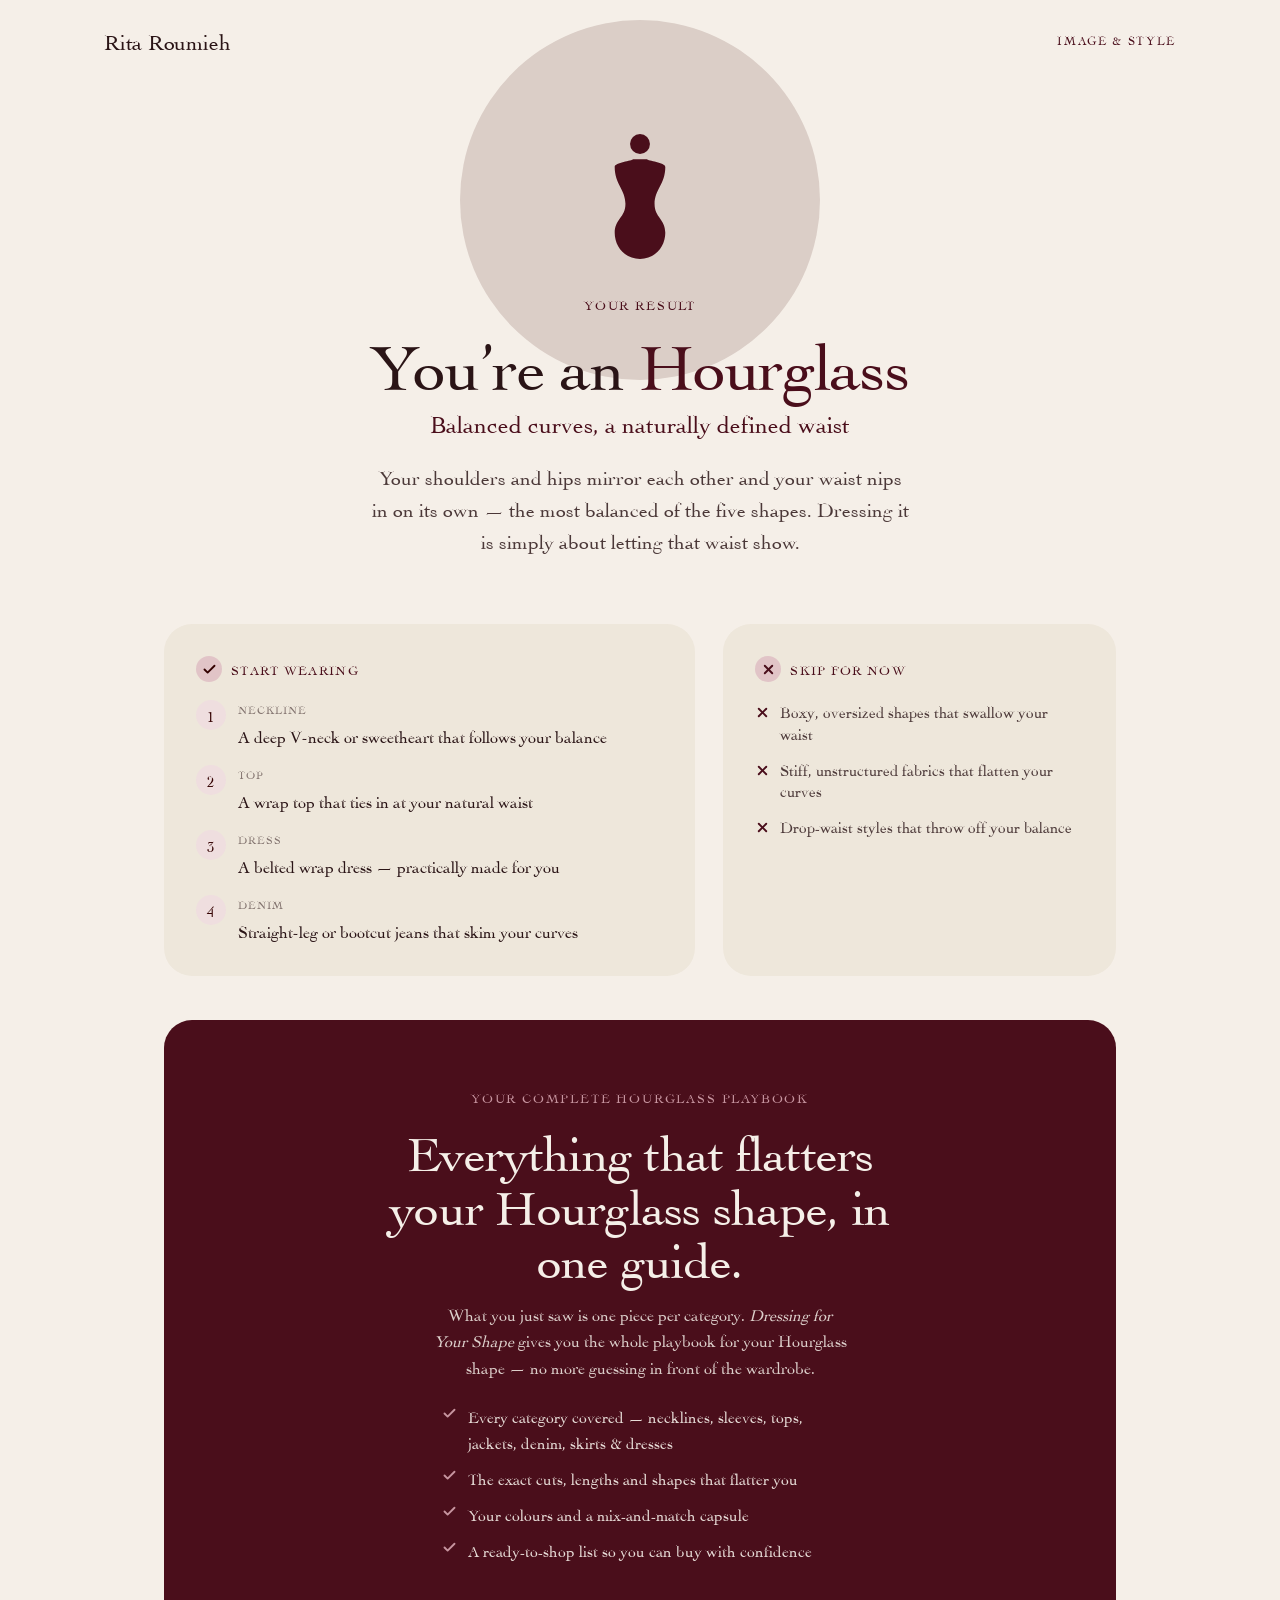
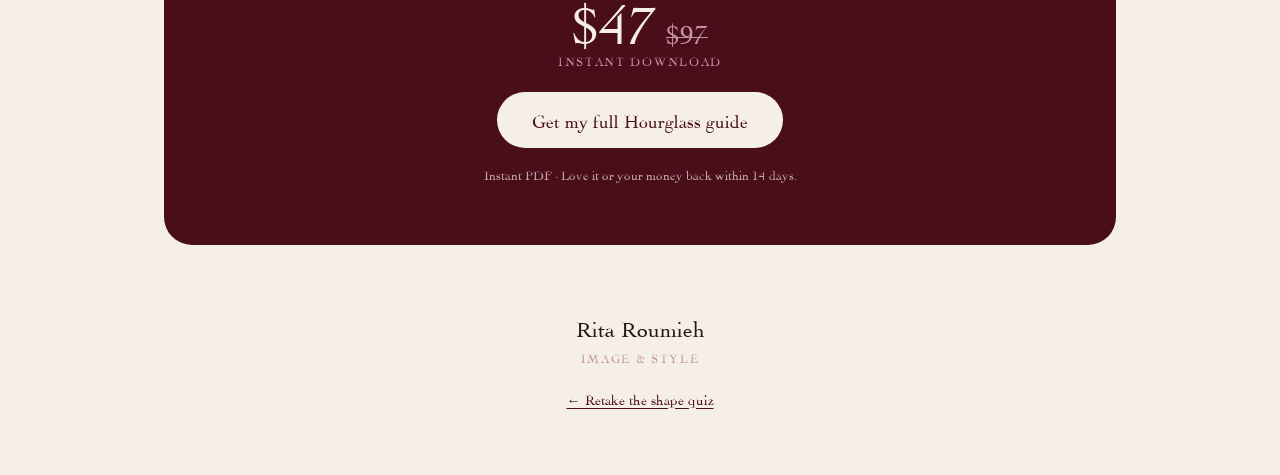
==== hourglass.html @ d472c628 "Split into landing + per-shape result pages with real fonts and tracking - Result now lives on its o" ====
<!DOCTYPE html>
<html lang="en">
<head>
<meta charset="utf-8">
<meta name="viewport" content="width=device-width, initial-scale=1">
<title>You're a Hourglass — Dressing for Your Shape</title>
<meta name="description" content="Your Hourglass body-shape styling guide from Rita Roumieh — what to wear, what to skip, and the full playbook.">
<link rel="preload" href="fonts/cochin.woff2" as="font" type="font/woff2" crossorigin>
<link rel="stylesheet" href="assets/app.css">
<!-- Integrations (fill ids in assets/config.js). Loaded early so tags fire on every page. -->
<script src="assets/config.js"></script>
<script src="assets/analytics.js"></script>
</head>
<body data-shape="hourglass">
  <nav class="nav">
    <span class="nav-brand"><a href="index.html">Rita Roumieh</a></span>
    <span class="nav-sub">Image &amp; Style</span>
  </nav>
  <main id="result-root"></main>
  <script src="assets/shapes-data.js"></script>
  <script src="assets/result.js"></script>
</body>
</html>
---- assets/app.css ----
/* ═══════════════════════════════════════════════════════════════════════
   Rita Roumieh — Dressing for Your Shape · shared styles
   Real brand fonts (Cochin + Bickham Script Pro), subset to woff2.
   ═══════════════════════════════════════════════════════════════════════ */
@font-face { font-family: "Cochin"; src: url("../fonts/cochin.woff2") format("woff2"); font-weight: 400 700; font-display: swap; }
@font-face { font-family: "Bickham Script Pro"; src: url("../fonts/bickham.woff2") format("woff2"); font-weight: 400 700; font-display: swap; }

:root {
  --color-surface: #ebddc5;
  --color-divider: color-mix(in srgb, #201e1d 16%, transparent);
  --color-neutral-100: #f9f4ed;
  --color-neutral-200: #eee7db;
  --color-neutral-300: #dcd3c4;
  --color-neutral-900: #2e2b25;
  --radius-md: 16px;
  --radius-lg: 28px;
  --shadow-lg: 0 12px 32px color-mix(in srgb, #2e2b25 22%, transparent);

  /* brand — light cocoa ground, burgundy accent */
  --color-bg: #F5EFE8;
  --color-text: #2A1416;
  --color-accent: #4A0E1B;
  --color-accent-100: #EFDEDF;
  --color-accent-200: #E1C4C7;
  --color-accent-300: #C795A0;
  --color-accent-600: #3D0B16;
  --color-accent-700: #330000;
  --color-accent-900: #1E0004;
  --color-accent-2-200: #DBCEC7;
  --color-accent-2-700: #513A33;

  --font-heading: "Cochin", Georgia, "Times New Roman", serif;
  --font-body: "Cochin", Georgia, "Times New Roman", serif;
  --font-script: "Bickham Script Pro", "Snell Roundhand", cursive;
}

*, *::before, *::after { box-sizing: border-box; }
html { scroll-behavior: smooth; }
body {
  margin: 0; background: var(--color-bg); color: var(--color-text);
  font-family: var(--font-body); font-size: 18px; line-height: 1.62;
  overflow-x: clip; min-height: 100vh; -webkit-font-smoothing: antialiased;
}
img { display: block; max-width: 100%; }
figure { margin: 0; }
.display-line { display: block; }
::placeholder { color: color-mix(in srgb, var(--color-text) 42%, transparent); }
:focus { outline: none; }
:focus-visible { outline: 2px solid var(--color-accent); outline-offset: 2px; }
::selection { background: color-mix(in srgb, var(--color-accent) 24%, transparent); }
[hidden] { display: none !important; }
.script { font-family: var(--font-script); }

/* ── layout helpers ── */
.wrap { max-width: 1080px; margin: 0 auto; padding-inline: clamp(20px, 5vw, 72px); }
.nav {
  display: flex; align-items: center; justify-content: space-between; gap: 16px;
  max-width: 1200px; margin: 0 auto; padding: 22px clamp(20px, 5vw, 72px);
}
.nav-brand { font-family: var(--font-heading); font-size: 22px; letter-spacing: -0.01em; }
.nav-brand a { color: inherit; text-decoration: none; }
.nav-sub { font-size: 12px; letter-spacing: 0.14em; text-transform: uppercase; color: var(--color-accent); }
.kicker { display: block; font-size: 13px; letter-spacing: 0.12em; text-transform: uppercase; font-weight: 700; color: var(--color-accent); }

/* ── buttons ── */
.btn {
  display: inline-flex; align-items: center; justify-content: center; gap: 6px;
  cursor: pointer; text-decoration: none;
  font-family: var(--font-heading); font-weight: 400;
  font-size: 17px; line-height: 1.2; color: var(--color-text);
  background: transparent; border: 1px solid transparent;
  padding: 15px 34px; border-radius: 999px;
}
.btn svg { display: block; }
.btn-primary { background: var(--color-accent); color: var(--color-bg); }
.btn-primary:hover { background: var(--color-accent-600); }
.btn-primary:active { background: var(--color-accent-700); }
.btn-secondary { border-color: var(--color-divider); padding: 12px 24px; }
.btn-secondary:hover { background: color-mix(in srgb, var(--color-text) 7%, transparent); }
.btn-icon { width: 34px; height: 34px; padding: 0; }
.btn-block { width: 100%; }

/* ── forms ── */
.field > label { display: block; font-size: 12px; margin-bottom: 5px; color: color-mix(in srgb, var(--color-text) 70%, transparent); }
.input {
  width: 100%; min-height: 36px; padding: 11px 16px; font: inherit; font-size: 15px;
  color: var(--color-text); caret-color: var(--color-accent);
  background: var(--color-neutral-200); border: 1px solid var(--color-divider); border-radius: 999px;
}
.input:hover { border-color: color-mix(in srgb, var(--color-text) 45%, transparent); }
.input:focus-visible { border-color: var(--color-accent); outline-offset: 0; }

/* ── shape selector (landing modal) ── */
.shape-field { border: 0; padding: 0; margin: 4px 0 0; min-width: 0; }
.shape-field legend { padding: 0; font-family: var(--font-heading); font-size: 20px; line-height: 1.2; margin-bottom: 12px; color: var(--color-text); }
.shape-grid { display: grid; grid-template-columns: repeat(5, minmax(0, 1fr)); gap: 8px; }
.shape-opt {
  display: flex; flex-direction: column; align-items: center; gap: 6px;
  padding: 10px 4px 9px; cursor: pointer; background: var(--color-neutral-200);
  border: 1.5px solid transparent; border-radius: var(--radius-md); color: var(--color-accent-300);
  font-family: var(--font-body); transition: border-color .15s, background .15s, color .15s;
}
.shape-opt:hover { background: var(--color-accent-100); }
.shape-opt .shape-ill { width: 100%; max-width: 44px; }
.shape-opt .shape-name { font-size: 11px; color: color-mix(in srgb, var(--color-text) 72%, transparent); }
.shape-opt[aria-pressed="true"] { border-color: var(--color-accent); background: var(--color-accent-100); color: var(--color-accent); }
.shape-opt[aria-pressed="true"] .shape-name { color: var(--color-accent); font-weight: 700; }
.shape-opt:focus-visible { outline: 2px solid var(--color-accent); outline-offset: 2px; }
.shape-error { color: var(--color-accent); font-size: 13px; margin: 10px 0 0; }
@media (max-width: 520px) { .shape-grid { grid-template-columns: repeat(3, minmax(0, 1fr)); } }

/* ── modal ── */
@keyframes optin-fade { from { opacity: 0; } to { opacity: 1; } }
@keyframes optin-rise { from { opacity: 0; transform: translateY(16px); } to { opacity: 1; transform: translateY(0); } }
.overlay {
  position: fixed; inset: 0; z-index: 100; padding: 20px;
  background: color-mix(in srgb, var(--color-neutral-900) 55%, transparent);
  display: flex; align-items: center; justify-content: center; animation: optin-fade 0.2s ease;
}
.dialog {
  position: relative; width: 100%; max-width: 540px; max-height: 92vh; overflow-y: auto;
  background: var(--color-neutral-100); border-radius: var(--radius-lg);
  padding: clamp(26px, 4vw, 40px); box-shadow: var(--shadow-lg); animation: optin-rise 0.28s ease;
}

/* ── result page ── */
.result-hero { position: relative; text-align: center; padding: clamp(20px, 4vw, 44px) 0 clamp(28px, 4vw, 48px); }
.result-hero .halo { position: absolute; left: 50%; top: -60px; width: 360px; height: 360px; transform: translateX(-50%); border-radius: 50%; background: var(--color-accent-2-200); z-index: 0; pointer-events: none; }
.result-hero > * { position: relative; z-index: 1; }
.result-ill { width: 92px; margin: 0 auto 10px; color: var(--color-accent); }
.result-eyebrow { font-size: 13px; letter-spacing: 0.14em; text-transform: uppercase; color: var(--color-accent); }
.result-title { font-family: var(--font-heading); font-weight: 400; font-size: clamp(40px, 6vw, 66px); line-height: 1.05; letter-spacing: -0.02em; margin: 8px 0 0; }
.result-title .script { font-family: var(--font-script); color: var(--color-accent); font-size: 1.25em; line-height: 0.7; }
.result-tagline { font-family: var(--font-heading); font-size: clamp(19px, 2.4vw, 24px); color: var(--color-accent); margin: 10px 0 0; }
.result-summary { font-size: clamp(17px, 1.9vw, 20px); line-height: 1.6; max-width: 54ch; margin: 18px auto 0; color: color-mix(in srgb, var(--color-text) 84%, transparent); }

.result-cols { display: grid; grid-template-columns: 1.15fr 0.85fr; gap: clamp(16px, 2.5vw, 28px); margin-top: clamp(8px, 2vw, 20px); }
@media (max-width: 720px) { .result-cols { grid-template-columns: 1fr; } }
.result-card { background: var(--color-neutral-200); border-radius: var(--radius-lg); padding: clamp(22px, 3vw, 32px); }
.result-card h2 { display: flex; align-items: center; gap: 9px; font-family: var(--font-body); font-size: 13px; letter-spacing: 0.1em; text-transform: uppercase; font-weight: 700; margin: 0 0 18px; color: var(--color-accent); }
.result-card h2 .ic { flex: none; width: 26px; height: 26px; border-radius: 50%; display: flex; align-items: center; justify-content: center; background: var(--color-accent-200); }
.wear-list { list-style: none; margin: 0; padding: 0; display: grid; gap: 16px; }
.wear-list li { display: grid; grid-template-columns: auto 1fr; gap: 12px; align-items: start; }
.wear-list .num { font-family: var(--font-heading); font-size: 15px; color: var(--color-accent-700); width: 30px; height: 30px; flex: none; border-radius: 50%; background: var(--color-accent-100); display: flex; align-items: center; justify-content: center; }
.wear-list .cat { display: block; font-size: 11px; letter-spacing: 0.09em; text-transform: uppercase; color: color-mix(in srgb, var(--color-text) 55%, transparent); margin-bottom: 2px; }
.wear-list .item { font-size: 16.5px; line-height: 1.4; }
.avoid-list { list-style: none; margin: 0; padding: 0; display: grid; gap: 14px; }
.avoid-list li { display: grid; grid-template-columns: auto 1fr; gap: 10px; font-size: 15.5px; line-height: 1.4; color: color-mix(in srgb, var(--color-text) 82%, transparent); }
.avoid-list .x { flex: none; color: var(--color-accent); margin-top: 2px; }

/* ── $47 pitch ── */
.pitch { background: var(--color-accent); color: #F5EFE8; border-radius: var(--radius-lg); padding: clamp(30px, 5vw, 60px); text-align: center; margin-top: clamp(28px, 4vw, 44px); }
.pitch .eyebrow { font-size: 13px; letter-spacing: 0.14em; text-transform: uppercase; color: var(--color-accent-300); }
.pitch h2 { font-family: var(--font-heading); font-weight: 400; font-size: clamp(30px, 4.4vw, 50px); line-height: 1.07; letter-spacing: -0.015em; margin: 12px auto 0; max-width: 22ch; }
.pitch p { font-size: 16.5px; line-height: 1.6; color: color-mix(in srgb, #F5EFE8 86%, transparent); margin: 18px auto 0; max-width: 52ch; }
.pitch .bullets { list-style: none; margin: 24px auto 0; padding: 0; max-width: 44ch; display: grid; gap: 10px; text-align: left; }
.pitch .bullets li { display: grid; grid-template-columns: auto 1fr; gap: 11px; align-items: start; font-size: 16px; color: color-mix(in srgb, #F5EFE8 92%, transparent); }
.pitch .bullets svg { margin-top: 3px; color: var(--color-accent-300); }
.pitch .price { font-family: var(--font-heading); font-size: 56px; line-height: 1; margin: 26px 0 0; }
.pitch .price s { font-size: 0.5em; color: var(--color-accent-300); margin-left: 10px; text-decoration-thickness: 1px; }
.pitch .price-sub { font-size: 12px; letter-spacing: 0.14em; text-transform: uppercase; color: var(--color-accent-300); margin-top: 6px; }
.pitch .btn-buy { background: #F5EFE8; color: var(--color-accent); margin-top: 22px; min-height: 56px; font-size: 18px; }
.pitch .btn-buy:hover { background: #fff; }
.pitch .guarantee { font-size: 13px; color: color-mix(in srgb, #F5EFE8 70%, transparent); margin-top: 16px; }

.result-foot { text-align: center; padding: clamp(36px, 5vw, 64px) 0; }
.result-foot .name { font-family: var(--font-heading); font-size: 22px; }
.result-foot .sub { font-size: 12px; letter-spacing: 0.14em; text-transform: uppercase; color: var(--color-accent-300); margin-top: 4px; }
.result-foot .retake { display: inline-block; margin-top: 20px; font-size: 14px; color: var(--color-accent); text-underline-offset: 3px; }
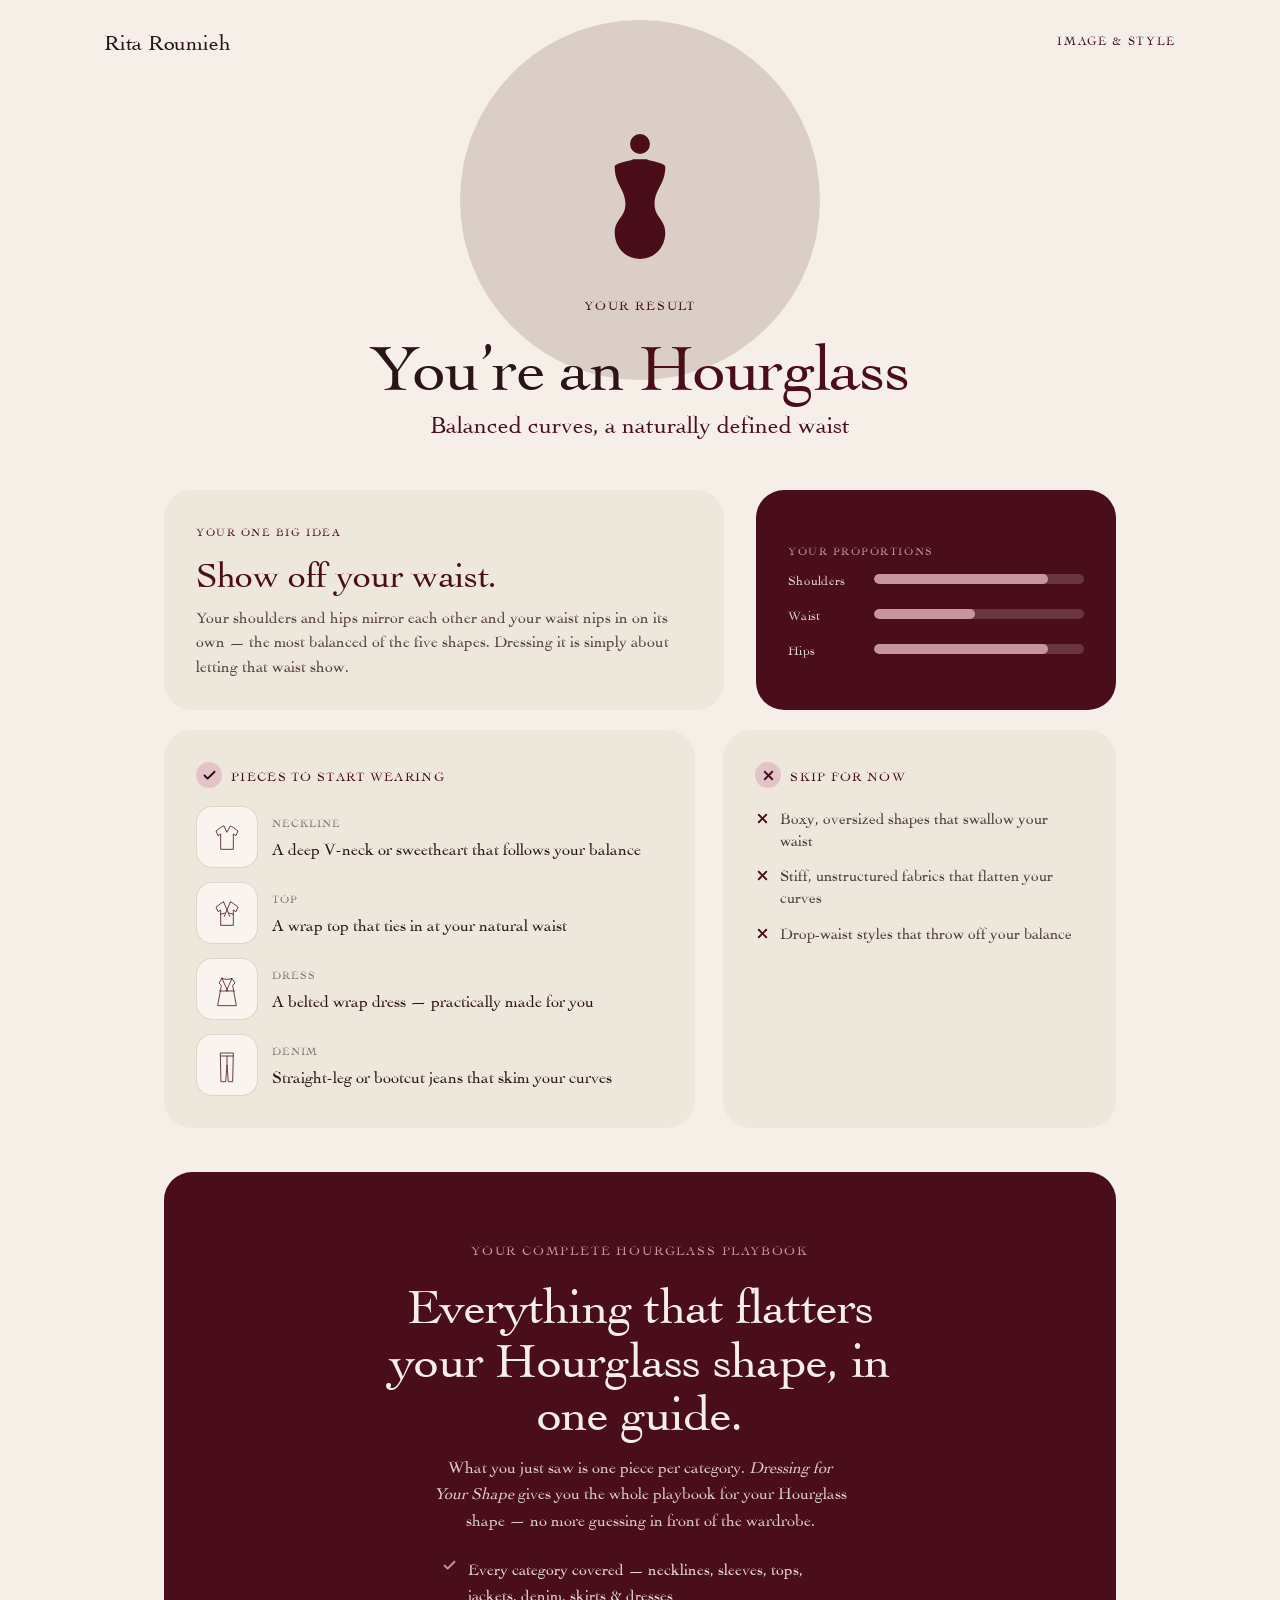
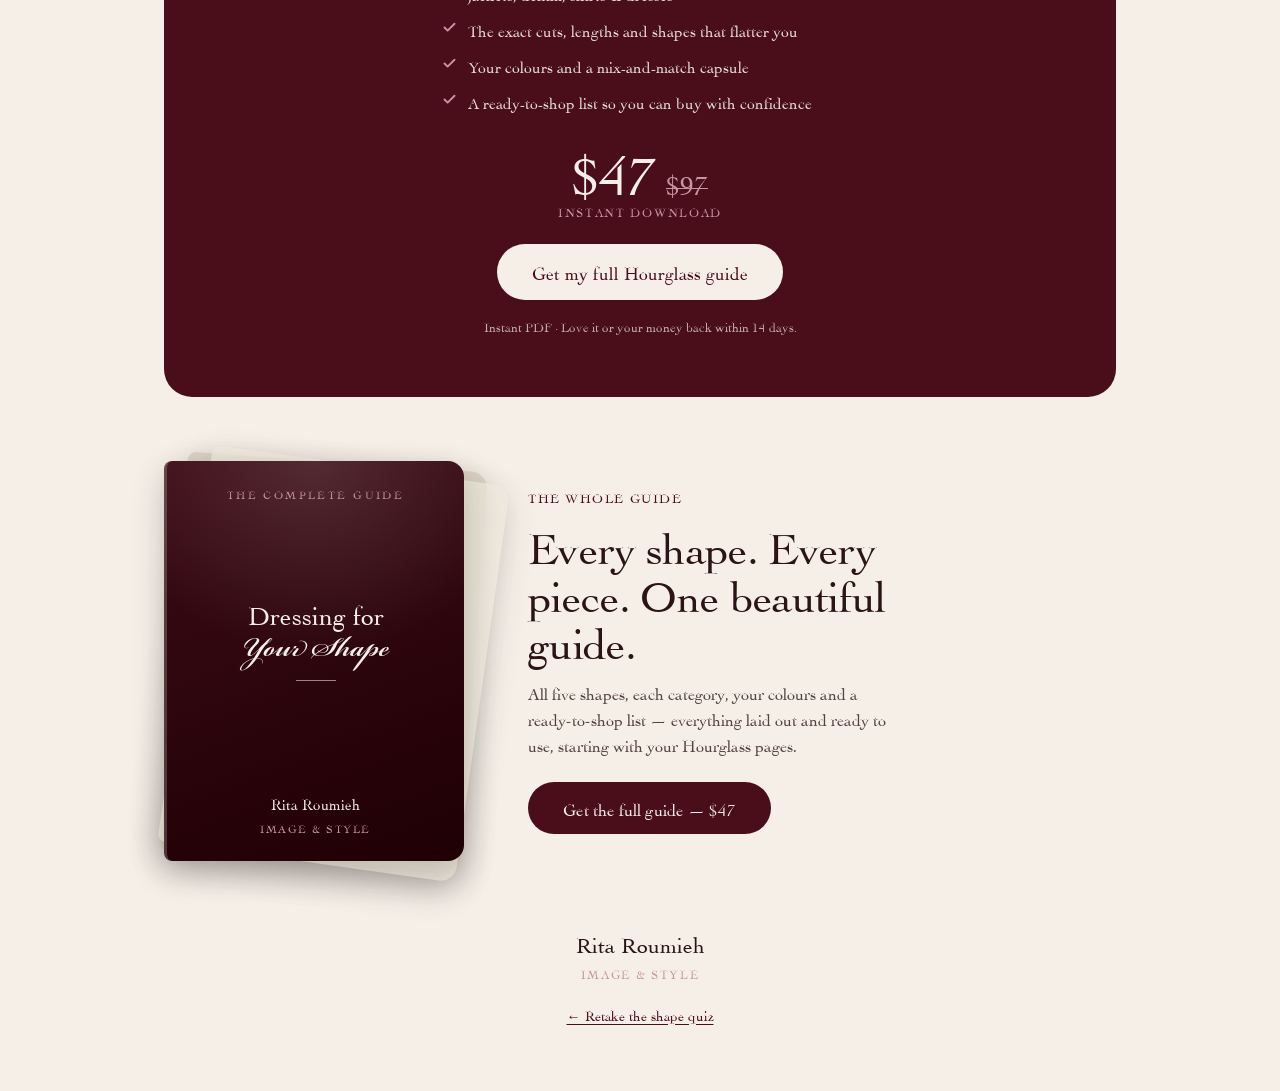
==== commit 5e4a1e43: "Enrich result pages: garment illustrations, visual summary, guide mockup - Each "start wearing" reco" ====
--- a/hourglass.html
+++ b/hourglass.html
@@ -3,7 +3,7 @@
 <head>
 <meta charset="utf-8">
 <meta name="viewport" content="width=device-width, initial-scale=1">
-<title>You're a Hourglass — Dressing for Your Shape</title>
+<title>You're an Hourglass — Dressing for Your Shape</title>
 <meta name="description" content="Your Hourglass body-shape styling guide from Rita Roumieh — what to wear, what to skip, and the full playbook.">
 <link rel="preload" href="fonts/cochin.woff2" as="font" type="font/woff2" crossorigin>
 <link rel="stylesheet" href="assets/app.css">
@@ -18,6 +18,7 @@
   </nav>
   <main id="result-root"></main>
   <script src="assets/shapes-data.js"></script>
+  <script src="assets/garments.js"></script>
   <script src="assets/result.js"></script>
 </body>
 </html>
--- a/assets/app.css
+++ b/assets/app.css
@@ -139,11 +139,51 @@
 .result-card { background: var(--color-neutral-200); border-radius: var(--radius-lg); padding: clamp(22px, 3vw, 32px); }
 .result-card h2 { display: flex; align-items: center; gap: 9px; font-family: var(--font-body); font-size: 13px; letter-spacing: 0.1em; text-transform: uppercase; font-weight: 700; margin: 0 0 18px; color: var(--color-accent); }
 .result-card h2 .ic { flex: none; width: 26px; height: 26px; border-radius: 50%; display: flex; align-items: center; justify-content: center; background: var(--color-accent-200); }
-.wear-list { list-style: none; margin: 0; padding: 0; display: grid; gap: 16px; }
-.wear-list li { display: grid; grid-template-columns: auto 1fr; gap: 12px; align-items: start; }
-.wear-list .num { font-family: var(--font-heading); font-size: 15px; color: var(--color-accent-700); width: 30px; height: 30px; flex: none; border-radius: 50%; background: var(--color-accent-100); display: flex; align-items: center; justify-content: center; }
+.wear-list { list-style: none; margin: 0; padding: 0; display: grid; gap: 14px; }
+.wear-list li { display: grid; grid-template-columns: auto 1fr; gap: 14px; align-items: center; }
+.wear-thumb { width: 62px; height: 62px; flex: none; border-radius: var(--radius-md); background: var(--color-neutral-100); border: 1px solid color-mix(in srgb, var(--color-accent) 14%, transparent); color: var(--color-accent); padding: 10px; }
+.wear-thumb svg { width: 100%; height: 100%; }
+.wear-text { min-width: 0; }
 .wear-list .cat { display: block; font-size: 11px; letter-spacing: 0.09em; text-transform: uppercase; color: color-mix(in srgb, var(--color-text) 55%, transparent); margin-bottom: 2px; }
 .wear-list .item { font-size: 16.5px; line-height: 1.4; }
+
+/* ── visual "at a glance" summary ── */
+.glance { display: grid; grid-template-columns: 1.4fr 0.9fr; gap: clamp(16px, 3vw, 32px); align-items: stretch; }
+@media (max-width: 720px) { .glance { grid-template-columns: 1fr; } }
+.glance-label { display: block; font-size: 11px; letter-spacing: 0.14em; text-transform: uppercase; color: var(--color-accent); margin-bottom: 10px; }
+.glance-goal { background: var(--color-neutral-200); border-radius: var(--radius-lg); padding: clamp(22px, 3vw, 32px); }
+.glance-goal-text { font-family: var(--font-heading); font-weight: 400; font-size: clamp(26px, 3.4vw, 36px); line-height: 1.1; letter-spacing: -0.01em; color: var(--color-accent); margin: 0; }
+.glance-summary { font-size: 16px; line-height: 1.55; color: color-mix(in srgb, var(--color-text) 80%, transparent); margin: 14px 0 0; }
+.glance-bars { background: var(--color-accent); color: #F5EFE8; border-radius: var(--radius-lg); padding: clamp(22px, 3vw, 32px); display: flex; flex-direction: column; justify-content: center; }
+.glance-bars .glance-label { color: var(--color-accent-300); }
+.bar-row { display: grid; grid-template-columns: 74px 1fr; align-items: center; gap: 12px; margin-top: 14px; }
+.bar-row:first-of-type { margin-top: 0; }
+.bar-label { font-size: 13px; letter-spacing: 0.02em; color: color-mix(in srgb, #F5EFE8 88%, transparent); }
+.bar-track { height: 10px; border-radius: 999px; background: color-mix(in srgb, #F5EFE8 18%, transparent); overflow: hidden; }
+.bar-fill { display: block; height: 100%; border-radius: 999px; background: var(--color-accent-300); }
+
+/* ── whole-guide mockup ── */
+.mockup-sec { display: grid; grid-template-columns: 300px 1fr; gap: clamp(28px, 5vw, 64px); align-items: center; padding-top: clamp(36px, 5vw, 64px); }
+@media (max-width: 720px) { .mockup-sec { grid-template-columns: 1fr; justify-items: center; text-align: center; } }
+.mockup { position: relative; width: 100%; max-width: 300px; aspect-ratio: 3 / 4; }
+.mockup-back { position: absolute; inset: 0; border-radius: 8px 16px 16px 8px; background: var(--color-neutral-300); box-shadow: var(--shadow-lg); transform: rotate(4deg) translateX(10px); }
+.mockup-back-2 { background: var(--color-neutral-200); transform: rotate(8deg) translateX(20px); opacity: 0.7; }
+.mockup-cover {
+  position: absolute; inset: 0; z-index: 2; margin: 0; border-radius: 8px 16px 16px 8px; overflow: hidden;
+  display: flex; flex-direction: column; justify-content: space-between; text-align: center; color: #F5EFE8;
+  padding: clamp(24px, 8%, 36px); box-shadow: var(--shadow-lg);
+  background: radial-gradient(120% 80% at 50% 0%, color-mix(in srgb, #F5EFE8 14%, transparent), transparent 60%), linear-gradient(160deg, var(--color-accent-600), var(--color-accent-900));
+  border-left: 3px solid color-mix(in srgb, #F5EFE8 22%, transparent);
+}
+.mc-kicker { font-size: 11px; letter-spacing: 0.22em; text-transform: uppercase; color: var(--color-accent-300); }
+.mc-title { font-family: var(--font-heading); font-weight: 400; font-size: clamp(26px, 8%, 34px); line-height: 1.12; margin: 0; }
+.mc-title .script { display: block; font-family: var(--font-script); font-size: 1.55em; line-height: 0.9; color: #F5EFE8; margin-top: 0.06em; }
+.mc-rule { display: block; width: 40px; height: 1px; margin: 14px auto; background: color-mix(in srgb, #F5EFE8 55%, transparent); }
+.mc-byline { font-family: var(--font-heading); font-size: 15px; }
+.mc-sub { font-size: 11px; letter-spacing: 0.14em; text-transform: uppercase; color: var(--color-accent-300); margin-top: 4px; }
+.mockup-copy h2 { font-family: var(--font-heading); font-weight: 400; font-size: clamp(28px, 3.8vw, 44px); line-height: 1.08; letter-spacing: -0.015em; margin: 12px 0 0; max-width: 18ch; }
+.mockup-copy p { font-size: 16.5px; line-height: 1.6; color: color-mix(in srgb, var(--color-text) 80%, transparent); margin: 16px 0 0; max-width: 46ch; }
+.mockup-cta { margin-top: 24px; }
 .avoid-list { list-style: none; margin: 0; padding: 0; display: grid; gap: 14px; }
 .avoid-list li { display: grid; grid-template-columns: auto 1fr; gap: 10px; font-size: 15.5px; line-height: 1.4; color: color-mix(in srgb, var(--color-text) 82%, transparent); }
 .avoid-list .x { flex: none; color: var(--color-accent); margin-top: 2px; }
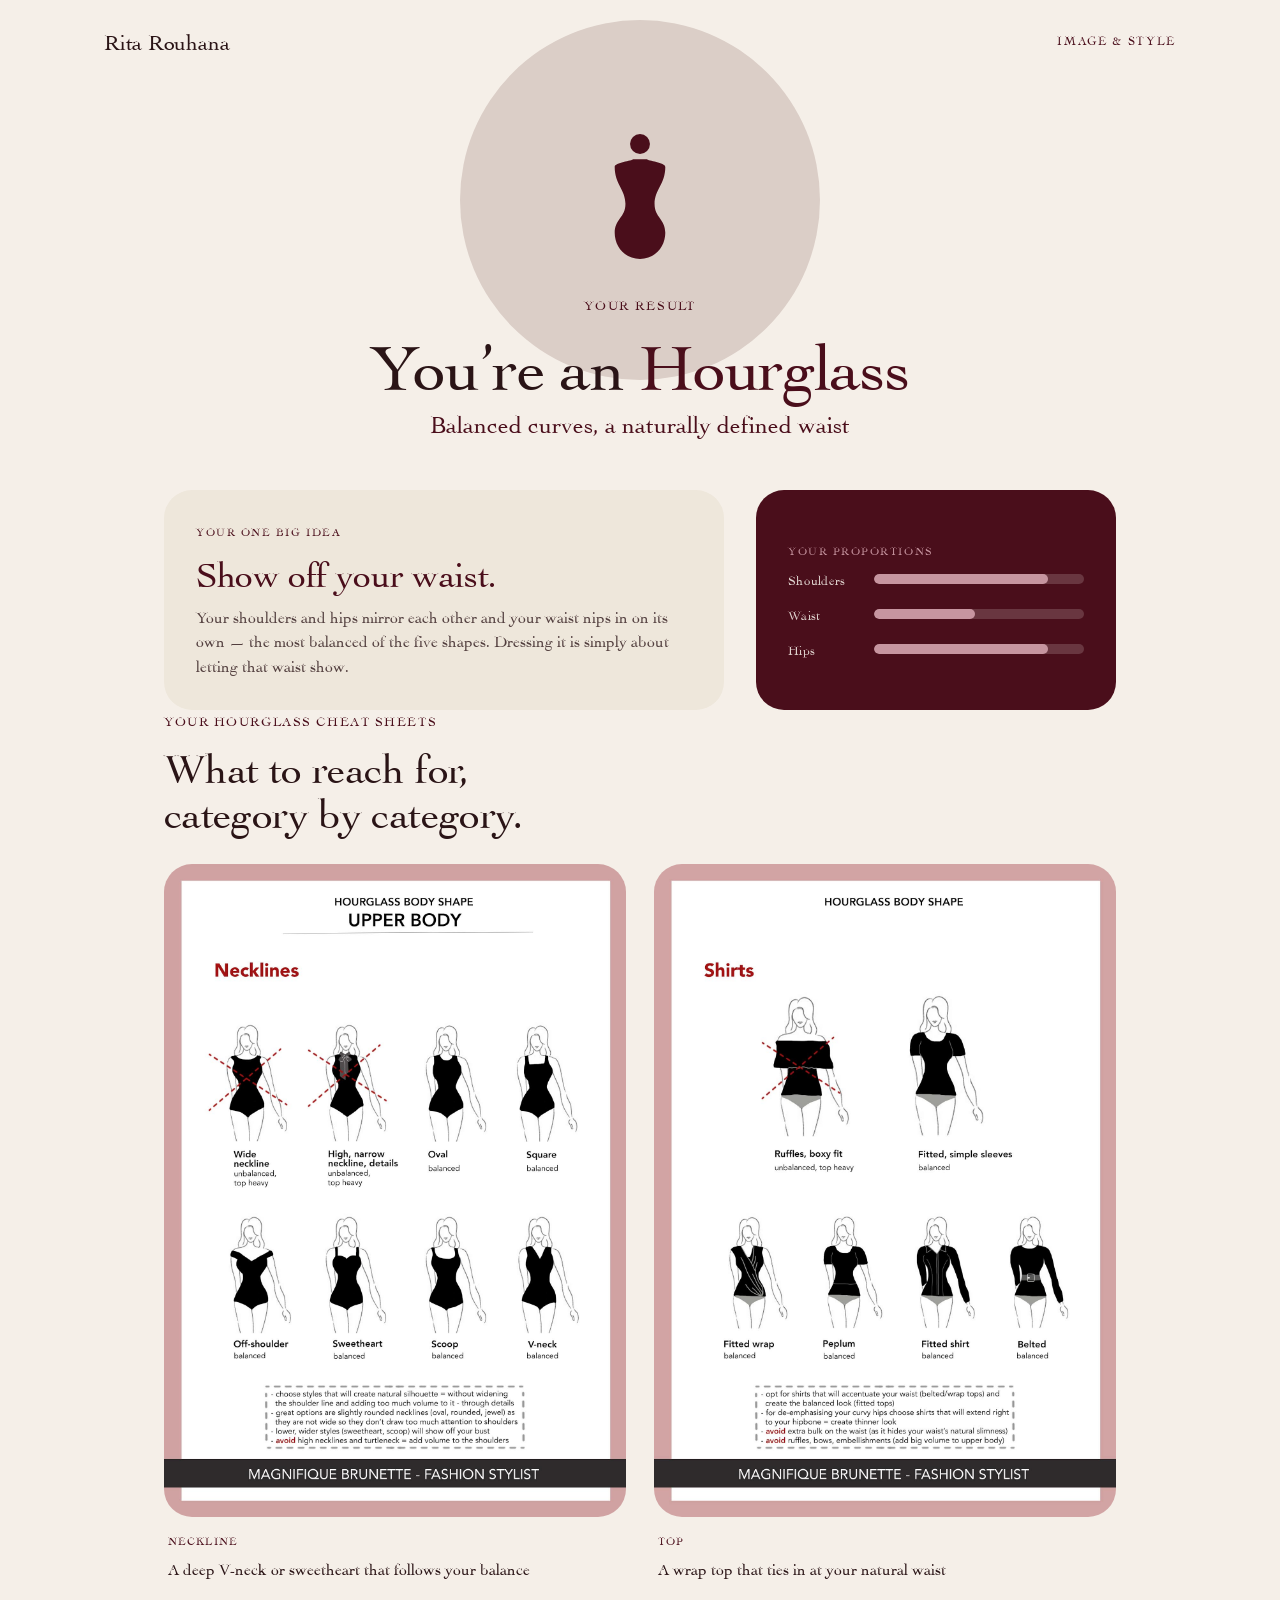
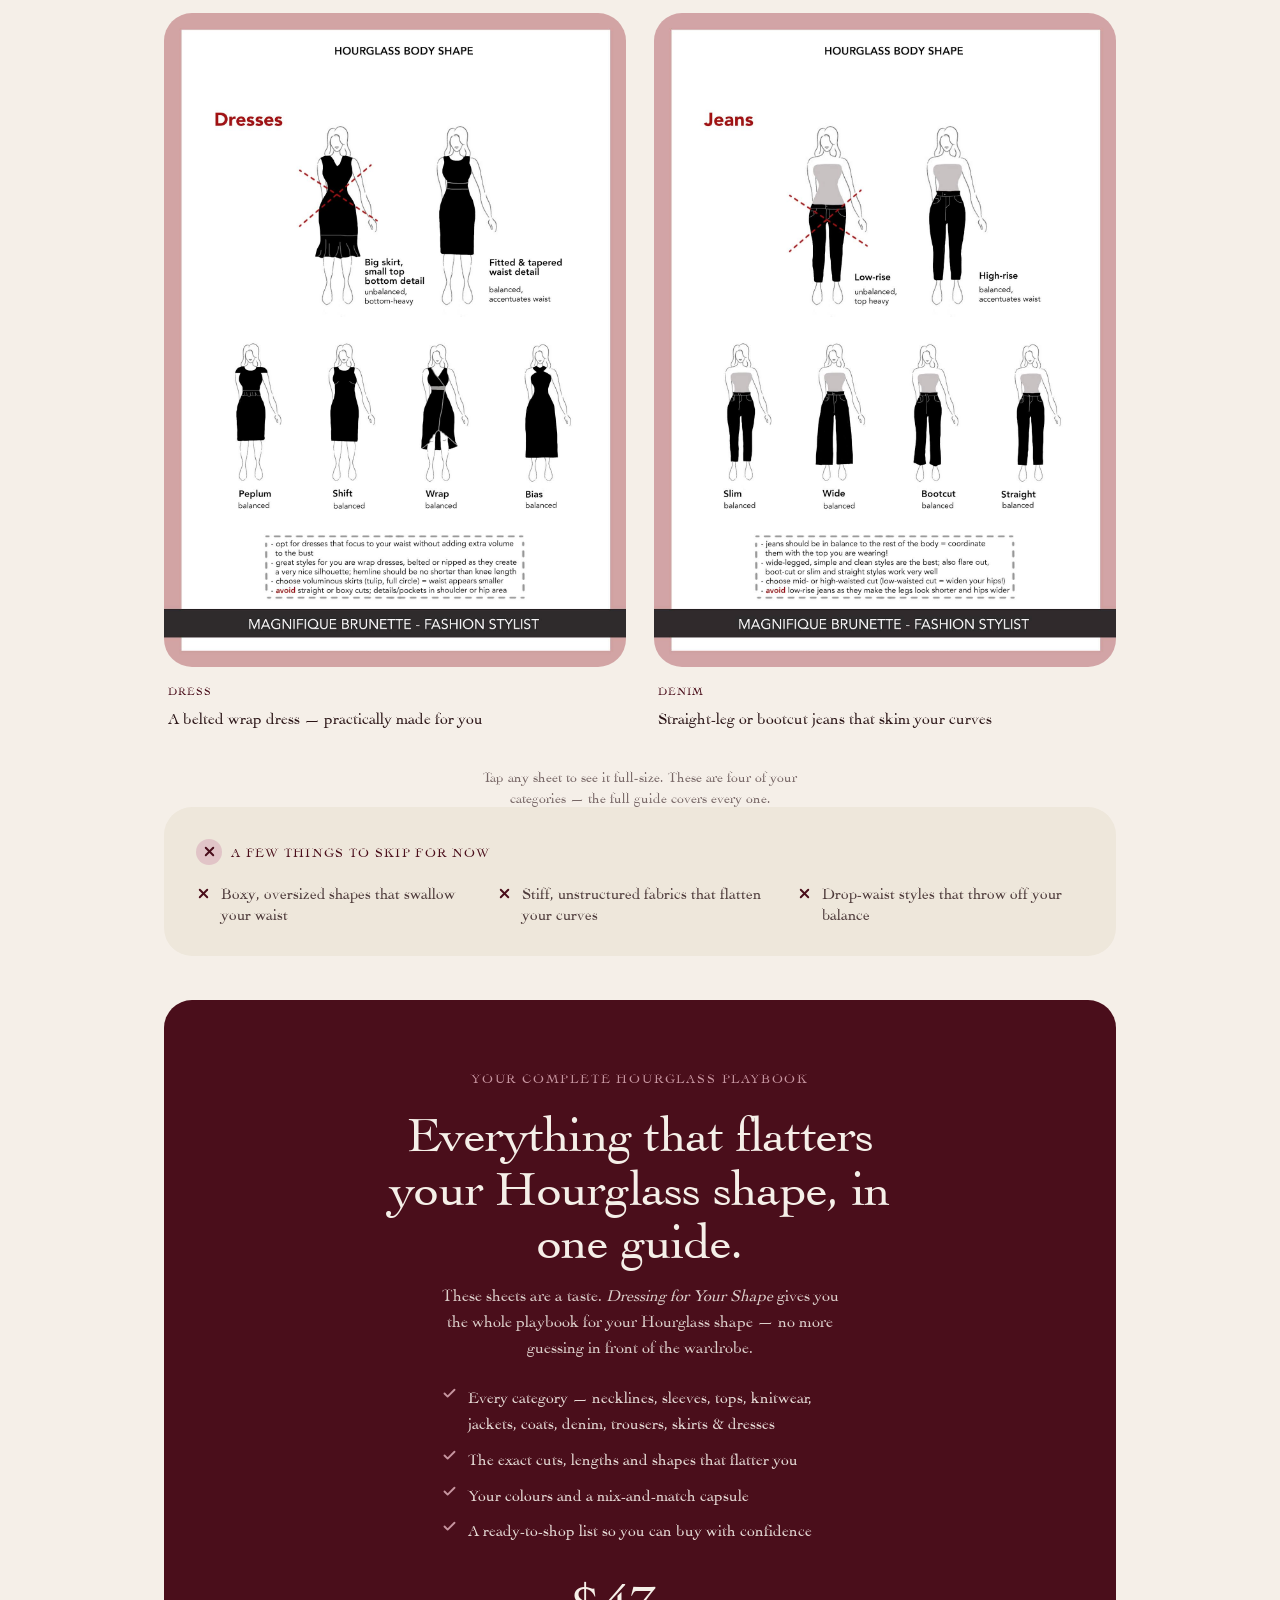
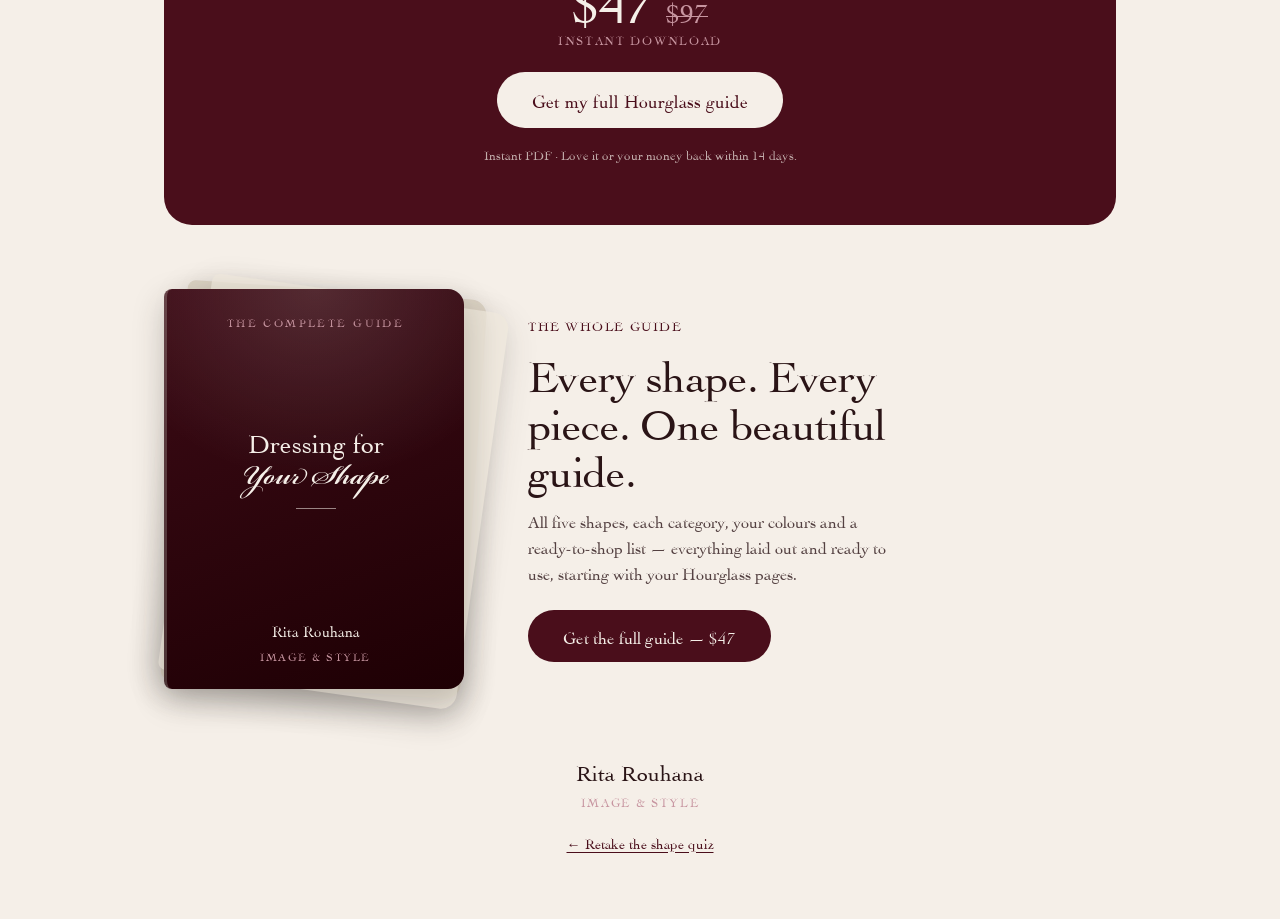
==== commit 87d0aa2e: "Rename Rita Roumieh → Rita Rouhana across the site Co-Authored-By: Claude Opus 4.8 <noreply@anthropi" ====
--- a/hourglass.html
+++ b/hourglass.html
@@ -4,7 +4,7 @@
 <meta charset="utf-8">
 <meta name="viewport" content="width=device-width, initial-scale=1">
 <title>You're an Hourglass — Dressing for Your Shape</title>
-<meta name="description" content="Your Hourglass body-shape styling guide from Rita Roumieh — what to wear, what to skip, and the full playbook.">
+<meta name="description" content="Your Hourglass body-shape styling guide from Rita Rouhana — what to wear, what to skip, and the full playbook.">
 <link rel="preload" href="fonts/cochin.woff2" as="font" type="font/woff2" crossorigin>
 <link rel="stylesheet" href="assets/app.css">
 <!-- Integrations (fill ids in assets/config.js). Loaded early so tags fire on every page. -->
@@ -13,7 +13,7 @@
 </head>
 <body data-shape="hourglass">
   <nav class="nav">
-    <span class="nav-brand"><a href="index.html">Rita Roumieh</a></span>
+    <span class="nav-brand"><a href="index.html">Rita Rouhana</a></span>
     <span class="nav-sub">Image &amp; Style</span>
   </nav>
   <main id="result-root"></main>
--- a/assets/app.css
+++ b/assets/app.css
@@ -1,5 +1,5 @@
 /* ═══════════════════════════════════════════════════════════════════════
-   Rita Roumieh — Dressing for Your Shape · shared styles
+   Rita Rouhana — Dressing for Your Shape · shared styles
    Real brand fonts (Cochin + Bickham Script Pro), subset to woff2.
    ═══════════════════════════════════════════════════════════════════════ */
 @font-face { font-family: "Cochin"; src: url("../fonts/cochin.woff2") format("woff2"); font-weight: 400 700; font-display: swap; }
@@ -184,6 +184,37 @@
 .mockup-copy h2 { font-family: var(--font-heading); font-weight: 400; font-size: clamp(28px, 3.8vw, 44px); line-height: 1.08; letter-spacing: -0.015em; margin: 12px 0 0; max-width: 18ch; }
 .mockup-copy p { font-size: 16.5px; line-height: 1.6; color: color-mix(in srgb, var(--color-text) 80%, transparent); margin: 16px 0 0; max-width: 46ch; }
 .mockup-cta { margin-top: 24px; }
+
+/* ── cheat-sheet gallery (Rita's per-category graphics) ── */
+.section-h { font-family: var(--font-heading); font-weight: 400; font-size: clamp(28px, 3.6vw, 42px); line-height: 1.08; letter-spacing: -0.015em; margin: 0 0 clamp(20px, 3vw, 32px); max-width: 20ch; }
+.sheet-grid { display: grid; grid-template-columns: repeat(2, minmax(0, 1fr)); gap: clamp(16px, 3vw, 28px); }
+@media (max-width: 640px) { .sheet-grid { grid-template-columns: 1fr; } }
+.sheet { margin: 0; }
+.sheet-btn { display: block; width: 100%; padding: 0; border: 0; cursor: zoom-in; background: var(--color-neutral-100); border-radius: var(--radius-lg); overflow: hidden; box-shadow: var(--shadow-md); transition: transform .15s, box-shadow .15s; }
+.sheet-btn:hover { transform: translateY(-3px); box-shadow: var(--shadow-lg); }
+.sheet-btn:focus-visible { outline: 2px solid var(--color-accent); outline-offset: 3px; }
+.sheet-img { display: block; width: 100%; height: auto; }
+.sheet-fallback { display: flex; align-items: center; justify-content: center; aspect-ratio: 3 / 4; color: var(--color-accent); padding: 22%; background: var(--color-accent-100); }
+.sheet-fallback svg { width: 100%; height: 100%; }
+.sheet figcaption { padding: 14px 4px 4px; }
+.sheet-cat { display: block; font-size: 11px; letter-spacing: 0.1em; text-transform: uppercase; color: var(--color-accent); margin-bottom: 3px; }
+.sheet-tip { font-size: 16px; line-height: 1.4; }
+.sheet-note { font-size: 14px; line-height: 1.5; text-align: center; color: color-mix(in srgb, var(--color-text) 62%, transparent); margin: clamp(20px, 3vw, 30px) auto 0; max-width: 52ch; }
+
+/* ── skip strip ── */
+.skip-card { background: var(--color-neutral-200); border-radius: var(--radius-lg); padding: clamp(22px, 3vw, 32px); }
+.skip-card h3 { display: flex; align-items: center; gap: 9px; font-family: var(--font-body); font-size: 13px; letter-spacing: 0.1em; text-transform: uppercase; font-weight: 700; margin: 0 0 16px; color: var(--color-accent); }
+.skip-card h3 .ic { flex: none; width: 26px; height: 26px; border-radius: 50%; display: flex; align-items: center; justify-content: center; background: var(--color-accent-200); }
+.skip-card .avoid-list { display: grid; grid-template-columns: repeat(3, 1fr); gap: 14px; }
+@media (max-width: 640px) { .skip-card .avoid-list { grid-template-columns: 1fr; } }
+
+/* ── lightbox ── */
+.lightbox { position: fixed; inset: 0; z-index: 200; display: flex; align-items: center; justify-content: center; padding: clamp(16px, 4vw, 48px); background: color-mix(in srgb, var(--color-neutral-900) 78%, transparent); animation: optin-fade 0.18s ease; cursor: zoom-out; }
+.lb-fig { margin: 0; max-width: 640px; max-height: 92vh; display: flex; flex-direction: column; }
+.lb-fig img { max-width: 100%; max-height: 82vh; width: auto; height: auto; border-radius: var(--radius-md); box-shadow: var(--shadow-lg); background: #fff; }
+.lb-fig figcaption { color: #F5EFE8; font-size: 14px; text-align: center; margin-top: 12px; }
+.lb-close { position: fixed; top: 18px; right: 18px; width: 42px; height: 42px; border-radius: 50%; border: 0; cursor: pointer; background: color-mix(in srgb, #F5EFE8 16%, transparent); color: #F5EFE8; display: flex; align-items: center; justify-content: center; }
+.lb-close:hover { background: color-mix(in srgb, #F5EFE8 28%, transparent); }
 .avoid-list { list-style: none; margin: 0; padding: 0; display: grid; gap: 14px; }
 .avoid-list li { display: grid; grid-template-columns: auto 1fr; gap: 10px; font-size: 15.5px; line-height: 1.4; color: color-mix(in srgb, var(--color-text) 82%, transparent); }
 .avoid-list .x { flex: none; color: var(--color-accent); margin-top: 2px; }
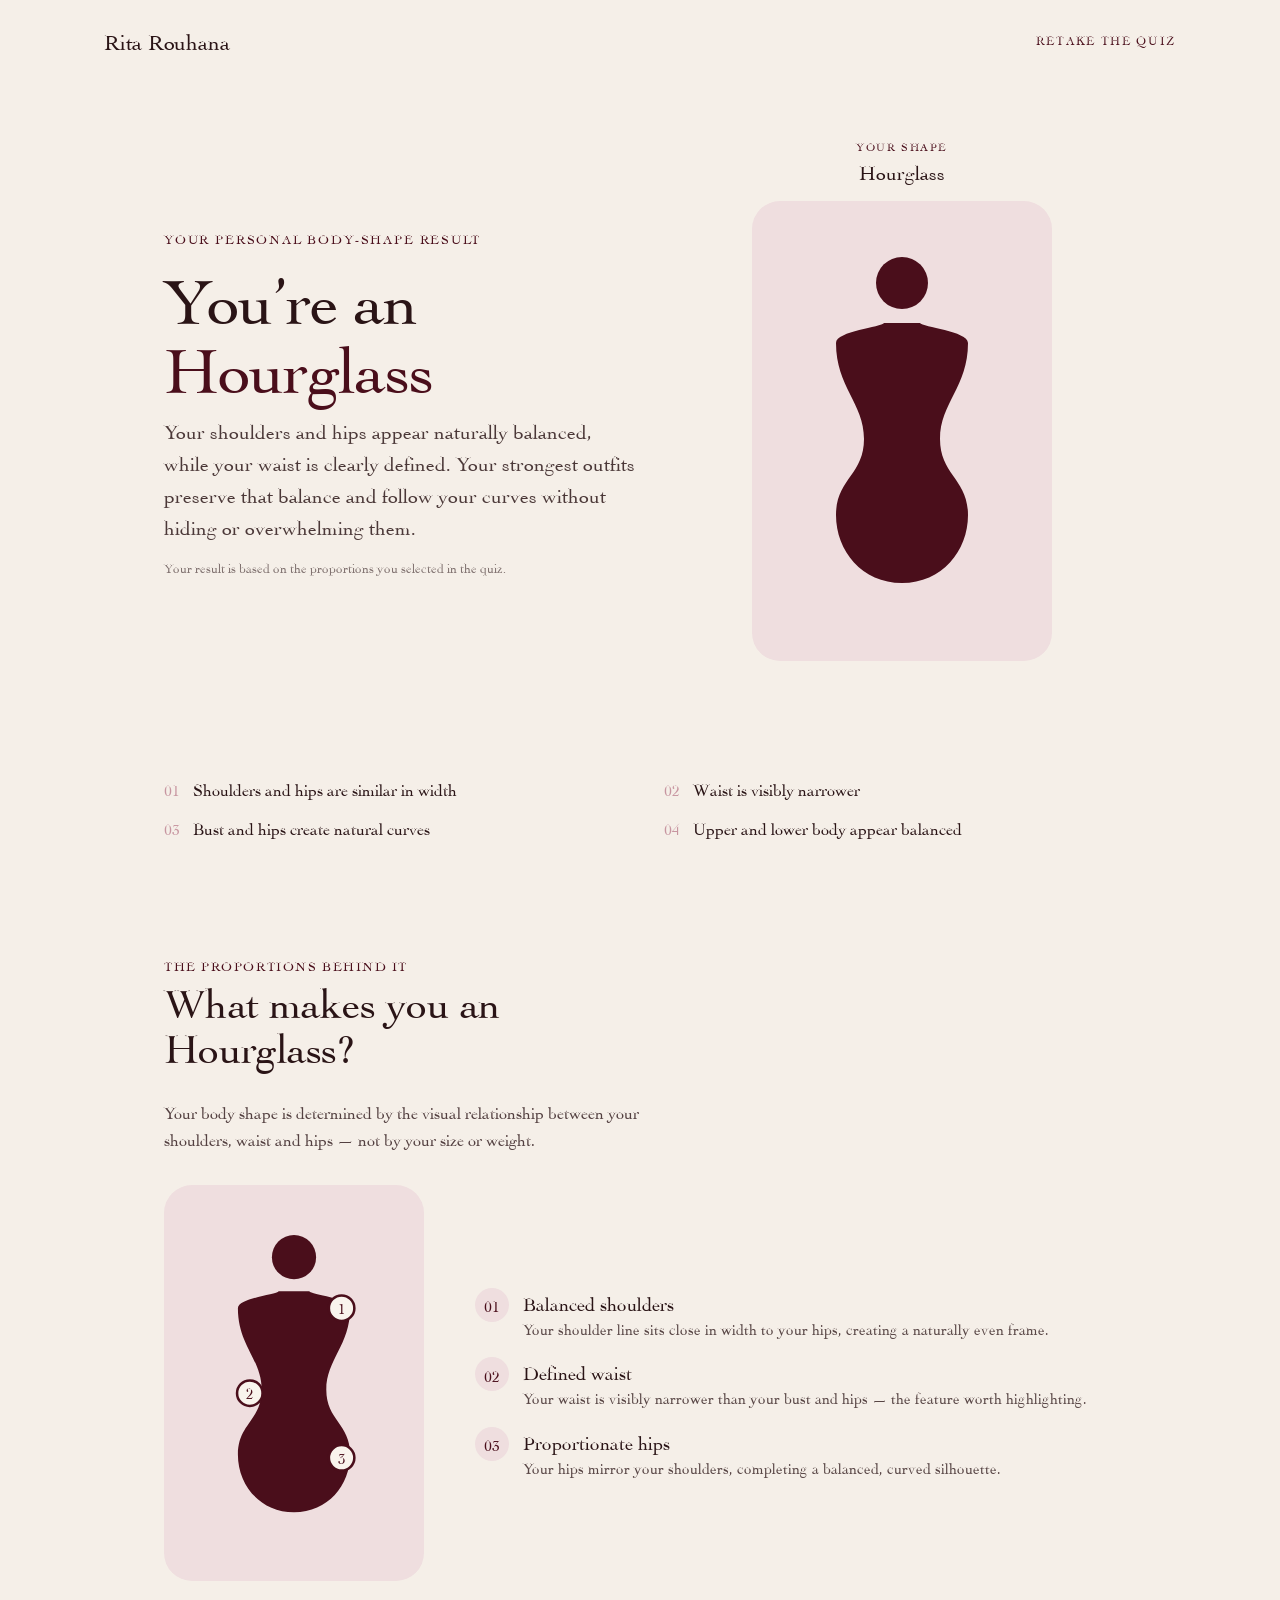
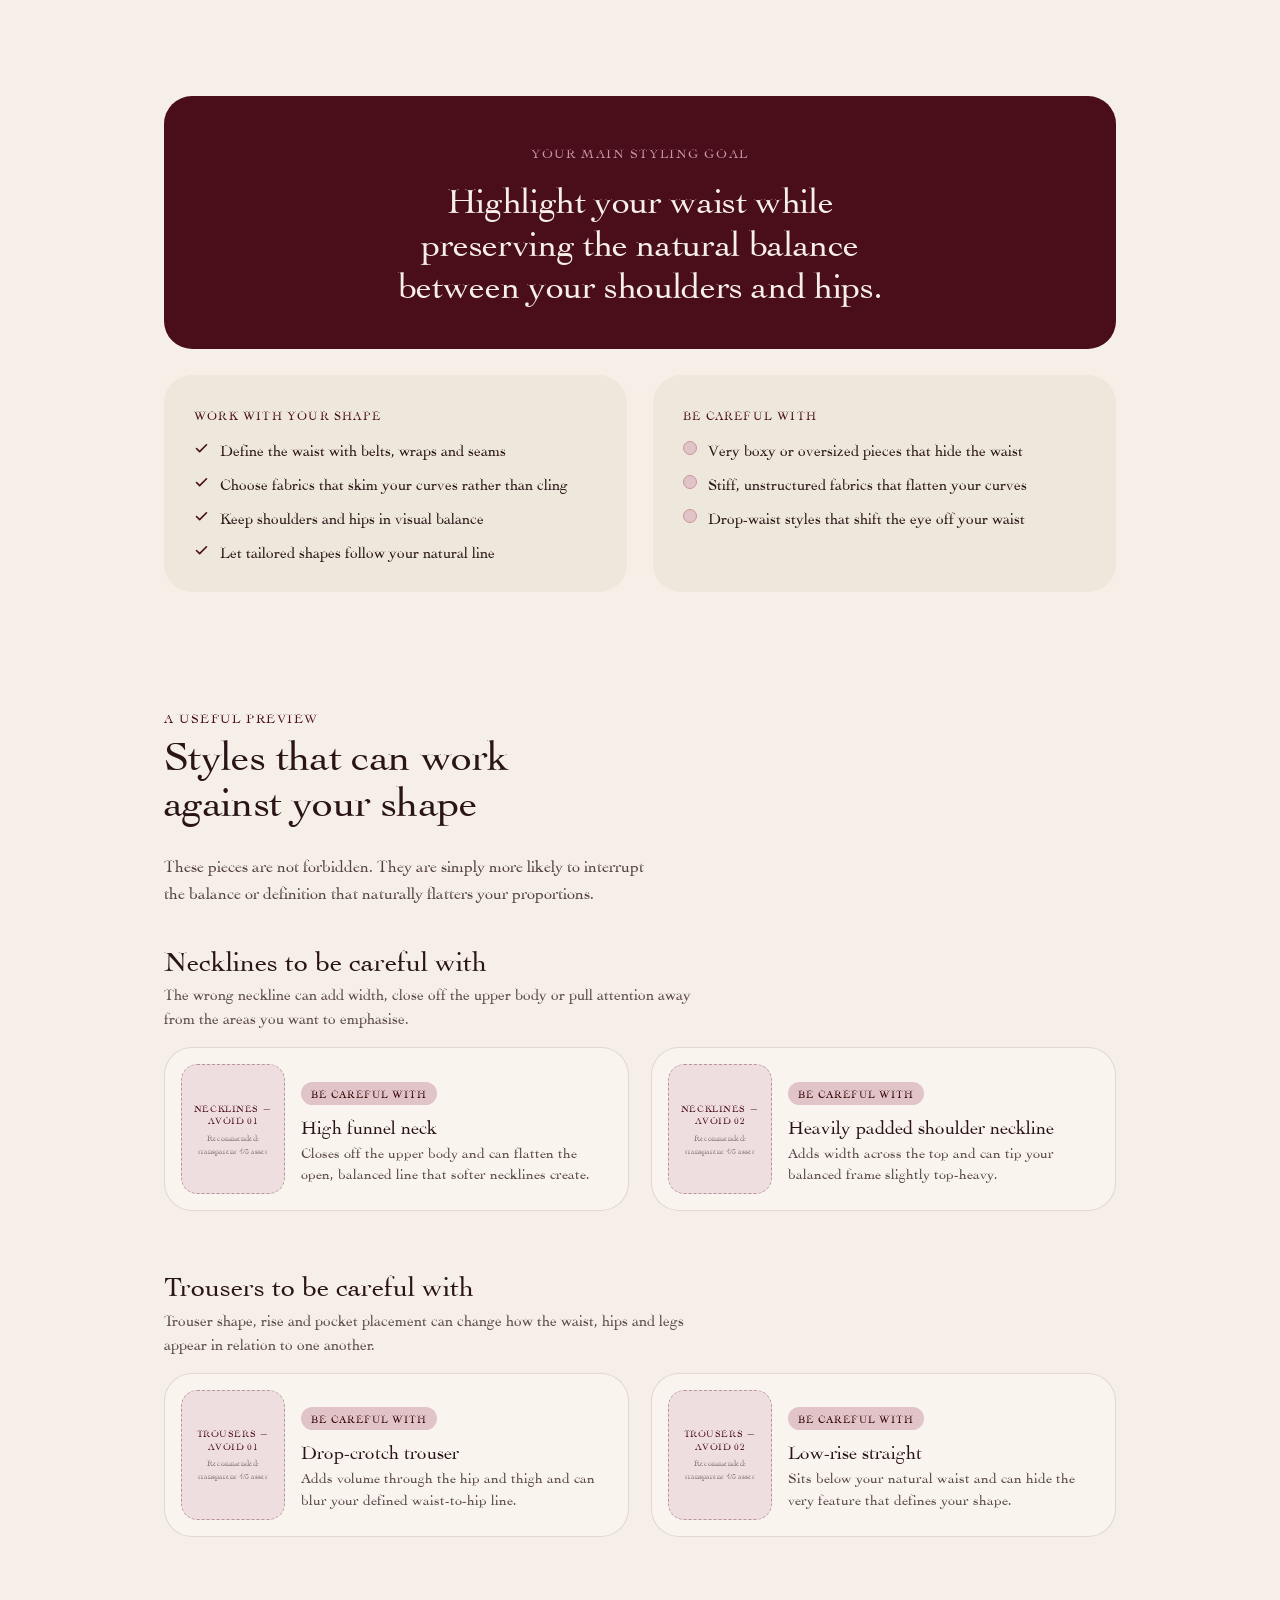
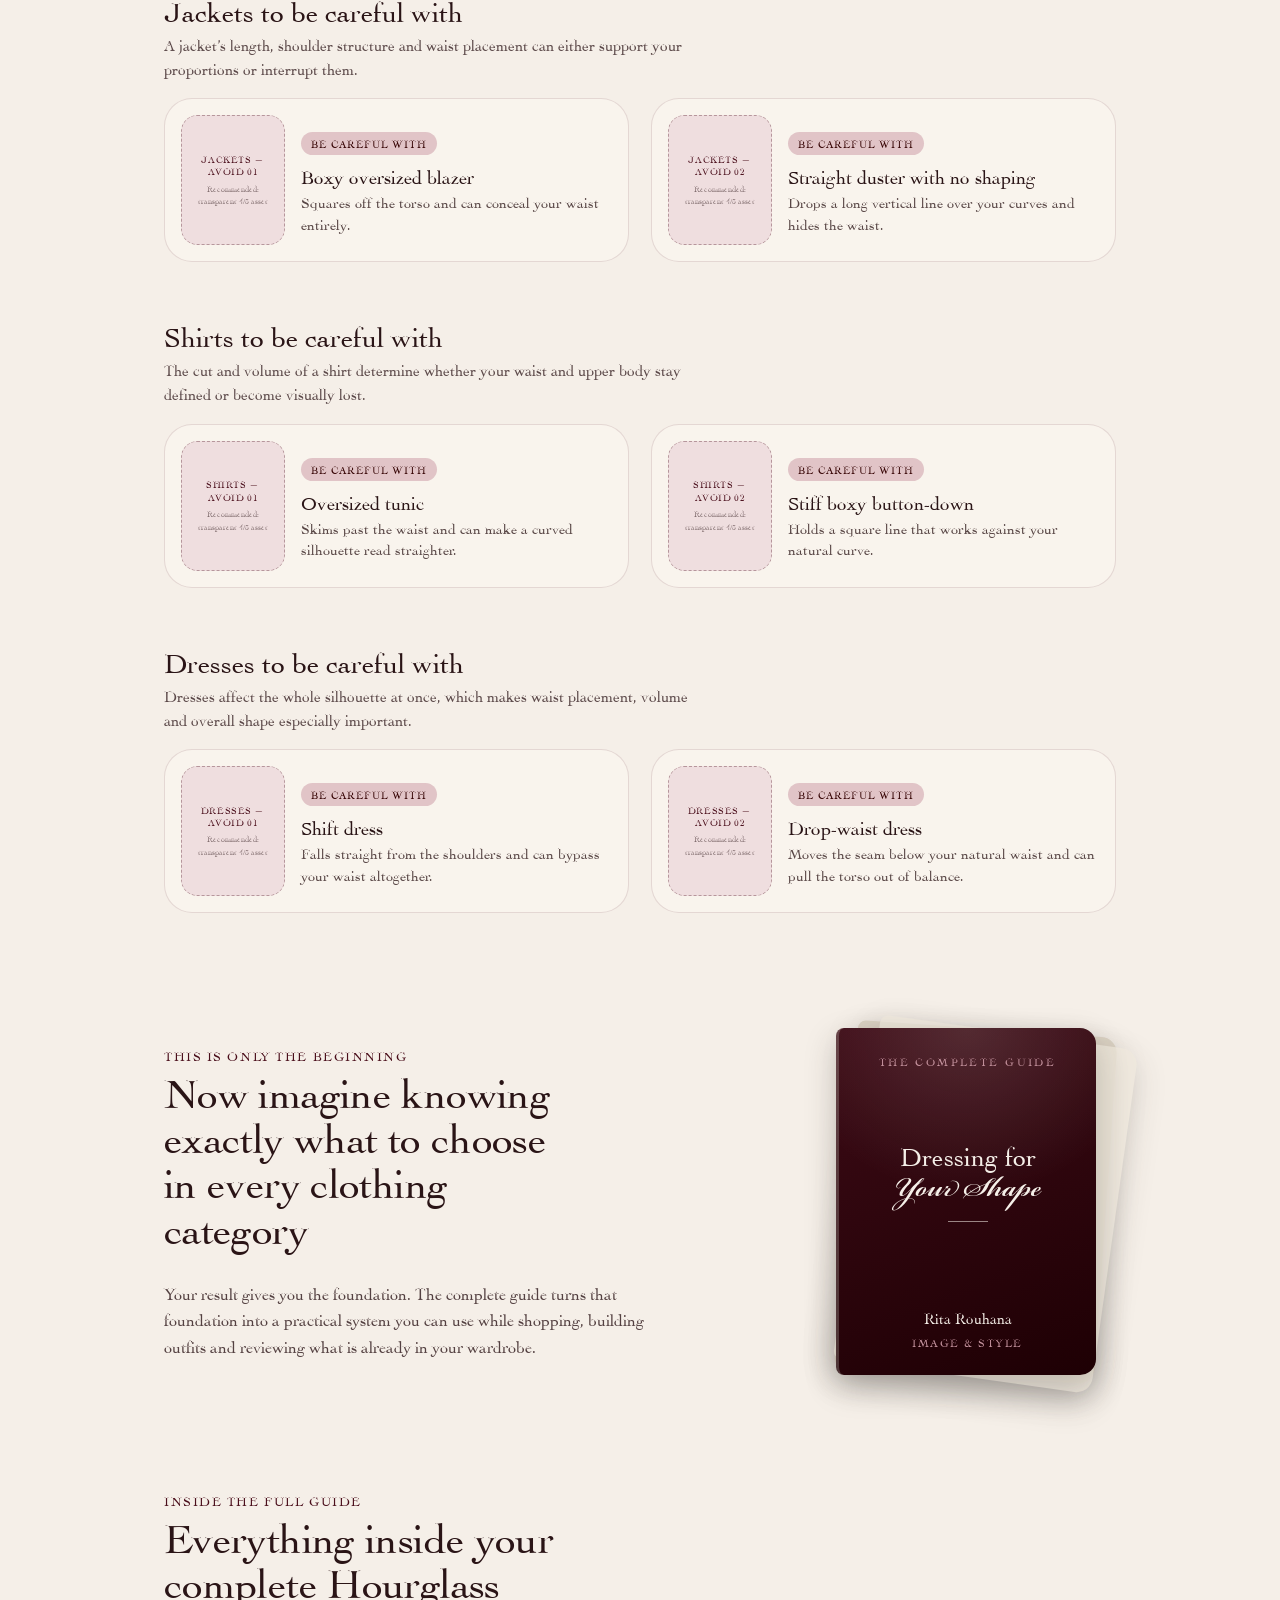
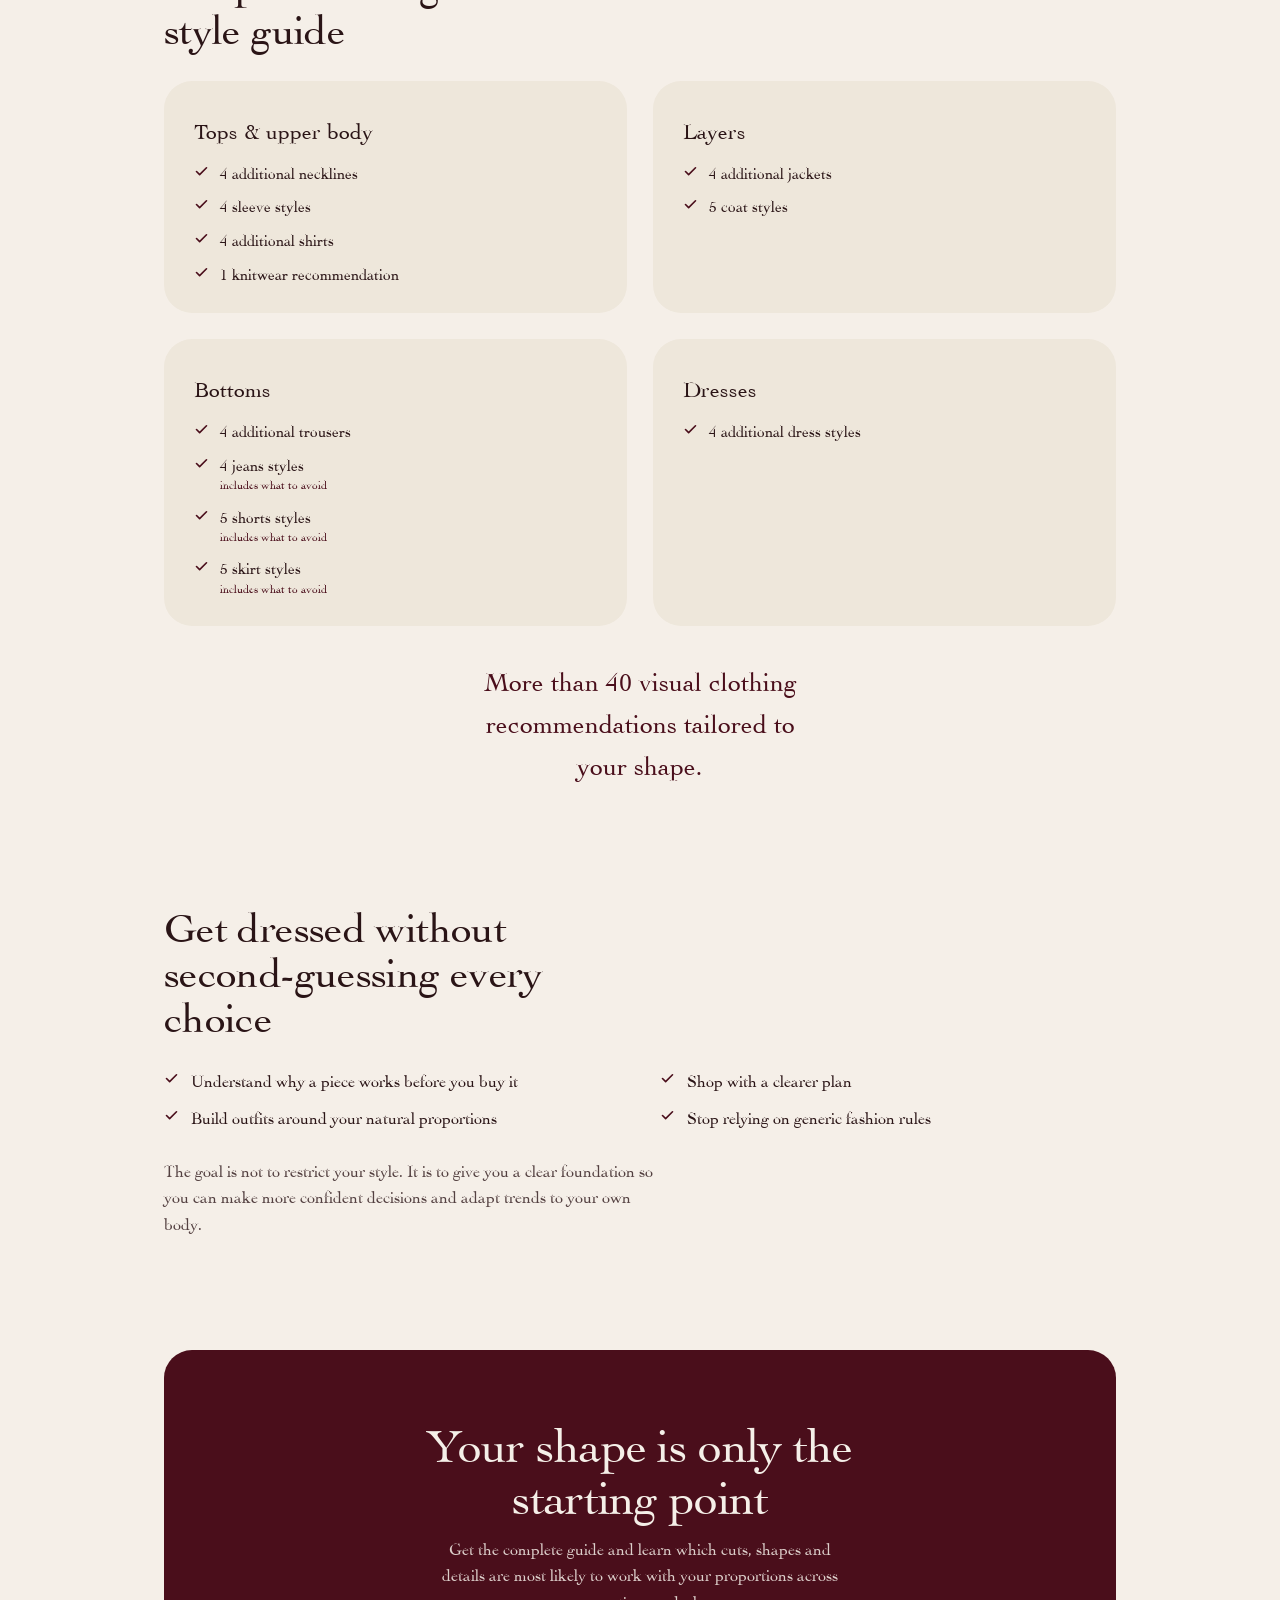
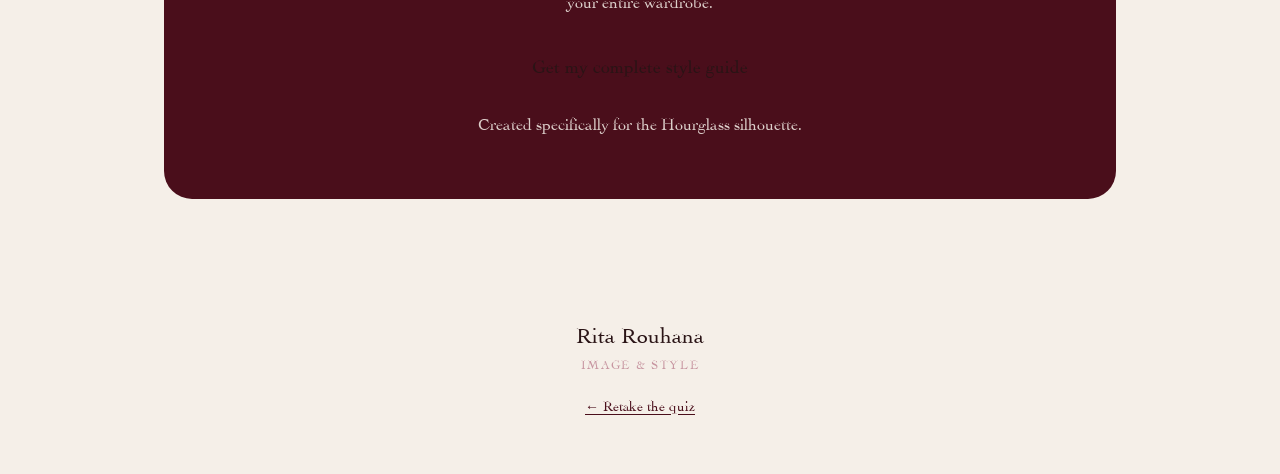
==== commit b8c1c46f: "Rebuild result pages as a data-driven styling-diagnosis system; add quiz nudge Result pages (one reu" ====
--- a/hourglass.html
+++ b/hourglass.html
@@ -5,6 +5,9 @@
 <meta name="viewport" content="width=device-width, initial-scale=1">
 <title>You're an Hourglass — Dressing for Your Shape</title>
 <meta name="description" content="Your Hourglass body-shape styling guide from Rita Rouhana — what to wear, what to skip, and the full playbook.">
+<meta property="og:title" content="You're an Hourglass — Dressing for Your Shape">
+<meta property="og:description" content="Your Hourglass body-shape styling guide from Rita Rouhana — what to wear, what to skip, and the full playbook.">
+<meta property="og:type" content="website">
 <link rel="preload" href="fonts/cochin.woff2" as="font" type="font/woff2" crossorigin>
 <link rel="stylesheet" href="assets/app.css">
 <!-- Integrations (fill ids in assets/config.js). Loaded early so tags fire on every page. -->
@@ -14,11 +17,10 @@
 <body data-shape="hourglass">
   <nav class="nav">
     <span class="nav-brand"><a href="index.html">Rita Rouhana</a></span>
-    <span class="nav-sub">Image &amp; Style</span>
+    <a class="nav-sub" href="index.html" data-analytics="retake-quiz" style="text-decoration: none;">Retake the quiz</a>
   </nav>
   <main id="result-root"></main>
   <script src="assets/shapes-data.js"></script>
-  <script src="assets/garments.js"></script>
   <script src="assets/result.js"></script>
 </body>
 </html>
--- a/assets/app.css
+++ b/assets/app.css
@@ -122,6 +122,40 @@
   background: var(--color-neutral-100); border-radius: var(--radius-lg);
   padding: clamp(26px, 4vw, 40px); box-shadow: var(--shadow-lg); animation: optin-rise 0.28s ease;
 }
+.quiz-dialog { max-width: 600px; }
+
+/* ── shape quiz (live-morphing silhouette + sliders) ── */
+.quiz-progress { display: flex; gap: 7px; justify-content: center; margin: 2px 0 clamp(16px, 3vw, 24px); }
+.quiz-progress .dot { width: 7px; height: 7px; border-radius: 50%; background: var(--color-neutral-300); transition: background .2s; }
+.quiz-progress .dot.on { background: var(--color-accent); }
+.quiz-stage { display: flex; gap: clamp(18px, 3.5vw, 32px); align-items: center; }
+@media (max-width: 560px) { .quiz-stage { flex-direction: column; align-items: stretch; } }
+.quiz-figure { flex: none; width: 160px; text-align: center; }
+@media (max-width: 560px) { .quiz-figure { width: 130px; margin: 0 auto; } }
+.quiz-sil { color: var(--color-accent); background: var(--color-accent-100); border-radius: var(--radius-lg); padding: 18px 14px; }
+.quiz-sil svg { width: 100%; height: auto; display: block; transition: none; }
+.quiz-hint { font-size: 13px; line-height: 1.35; color: color-mix(in srgb, var(--color-text) 72%, transparent); margin: 12px 0 0; min-height: 2.4em; }
+.quiz-steps { flex: 1; min-width: 0; }
+.quiz-kicker { display: block; font-size: 12px; letter-spacing: 0.14em; text-transform: uppercase; color: var(--color-accent); }
+.quiz-h { font-family: var(--font-heading); font-weight: 400; font-size: clamp(24px, 4vw, 32px); line-height: 1.1; letter-spacing: -0.01em; margin: 6px 0 0; }
+.quiz-sub { font-size: 15px; line-height: 1.5; color: color-mix(in srgb, var(--color-text) 78%, transparent); margin: 8px 0 0; }
+.range { -webkit-appearance: none; appearance: none; width: 100%; height: 8px; border-radius: 999px; background: var(--color-neutral-300); outline: none; margin: 26px 0 0; }
+.range::-webkit-slider-thumb { -webkit-appearance: none; appearance: none; width: 28px; height: 28px; border-radius: 50%; background: var(--color-accent); border: 4px solid var(--color-neutral-100); box-shadow: var(--shadow-md); cursor: pointer; }
+.range::-moz-range-thumb { width: 28px; height: 28px; border-radius: 50%; background: var(--color-accent); border: 4px solid var(--color-neutral-100); box-shadow: var(--shadow-md); cursor: pointer; }
+.range:focus-visible { outline: 2px solid var(--color-accent); outline-offset: 4px; }
+.range-ends { display: flex; justify-content: space-between; font-size: 11.5px; letter-spacing: 0.04em; text-transform: uppercase; color: color-mix(in srgb, var(--color-text) 55%, transparent); margin-top: 9px; }
+.quiz-nav { display: flex; justify-content: space-between; align-items: center; gap: 10px; margin-top: 24px; }
+.quiz-nav .btn { padding-block: 12px; }
+.quiz-nav .btn-primary { min-width: 120px; }
+.quiz-nav > span { flex: 1; }
+.quiz-readout { background: var(--color-accent-100); border-radius: var(--radius-md); padding: 14px 16px; margin-top: 14px; }
+.quiz-readout .ro-label { display: block; font-size: 11px; letter-spacing: 0.12em; text-transform: uppercase; color: var(--color-accent); margin-bottom: 10px; }
+.ro-bars { display: grid; gap: 8px; }
+.ro-row { display: grid; grid-template-columns: 68px 1fr 30px; align-items: center; gap: 10px; }
+.ro-name { font-size: 12.5px; color: color-mix(in srgb, var(--color-text) 72%, transparent); }
+.ro-track { height: 7px; border-radius: 999px; background: color-mix(in srgb, var(--color-accent) 16%, transparent); overflow: hidden; }
+.ro-fill { display: block; height: 100%; border-radius: 999px; background: var(--color-accent); }
+.ro-num { font-family: var(--font-heading); font-size: 15px; color: var(--color-accent); text-align: right; }
 
 /* ── result page ── */
 .result-hero { position: relative; text-align: center; padding: clamp(20px, 4vw, 44px) 0 clamp(28px, 4vw, 48px); }
@@ -215,6 +249,114 @@
 .lb-fig figcaption { color: #F5EFE8; font-size: 14px; text-align: center; margin-top: 12px; }
 .lb-close { position: fixed; top: 18px; right: 18px; width: 42px; height: 42px; border-radius: 50%; border: 0; cursor: pointer; background: color-mix(in srgb, #F5EFE8 16%, transparent); color: #F5EFE8; display: flex; align-items: center; justify-content: center; }
 .lb-close:hover { background: color-mix(in srgb, #F5EFE8 28%, transparent); }
+
+/* ═══ Result-page system (brief) ═══════════════════════════════════════ */
+#result-root > header, #result-root > section, #result-root > footer { padding-block: clamp(30px, 4.5vw, 62px); }
+.section-lead { font-size: 16.5px; line-height: 1.6; color: color-mix(in srgb, var(--color-text) 80%, transparent); max-width: 62ch; margin: 14px 0 0; }
+.result-microcopy { font-size: 13px; line-height: 1.5; color: color-mix(in srgb, var(--color-text) 58%, transparent); margin: 16px 0 0; }
+.result-title .accent { color: var(--color-accent); }
+.kicker.on-accent { color: var(--color-accent-300); }
+
+/* reveal (motion only when allowed) */
+.reveal { opacity: 1; }
+@media (prefers-reduced-motion: no-preference) {
+  .js-reveal .reveal { opacity: 0; transform: translateY(14px); transition: opacity .55s ease, transform .55s ease; }
+  .js-reveal .reveal.in { opacity: 1; transform: none; }
+}
+
+/* hero */
+.result-hero2 { display: grid; grid-template-columns: 1.05fr 0.95fr; gap: clamp(24px, 4vw, 56px); align-items: center; }
+@media (max-width: 820px) { .result-hero2 { grid-template-columns: 1fr; } .result-hero2-figure { order: 2; } }
+.result-hero2-figure { text-align: center; }
+.result-badge { display: inline-block; text-align: center; margin-bottom: 14px; }
+.result-badge .rb-label { display: block; font-size: 11px; letter-spacing: 0.14em; text-transform: uppercase; color: var(--color-accent); }
+.result-badge .rb-name { display: block; font-family: var(--font-heading); font-size: 20px; }
+.figure-sil { width: min(300px, 74%); margin: 0 auto; color: var(--color-accent); background: var(--color-accent-100); border-radius: var(--radius-lg); padding: clamp(20px, 3vw, 30px); }
+
+/* characteristics */
+.char-grid { list-style: none; margin: 0; padding: 0; display: grid; grid-template-columns: 1fr 1fr; gap: 16px clamp(24px, 4vw, 48px); }
+@media (max-width: 560px) { .char-grid { grid-template-columns: 1fr; } }
+.char { display: flex; gap: 13px; align-items: baseline; font-size: 16.5px; line-height: 1.4; }
+.char-n { flex: none; font-family: var(--font-heading); font-size: 16px; color: var(--color-accent-300); }
+
+/* annotated figure */
+.anno-stage { display: grid; grid-template-columns: 260px 1fr; gap: clamp(24px, 4vw, 56px); align-items: center; margin-top: clamp(22px, 3vw, 34px); }
+@media (max-width: 720px) { .anno-stage { grid-template-columns: 1fr; justify-items: center; } .anno-list { max-width: 460px; } }
+.anno-figure { width: 100%; max-width: 260px; color: var(--color-accent); background: var(--color-accent-100); border-radius: var(--radius-lg); padding: clamp(18px, 3vw, 28px); }
+.anno-list { list-style: none; margin: 0; padding: 0; display: grid; gap: 18px; }
+.anno { display: grid; grid-template-columns: auto 1fr; gap: 14px; align-items: start; }
+.anno-n { flex: none; width: 34px; height: 34px; border-radius: 50%; background: var(--color-accent-100); color: var(--color-accent); font-family: var(--font-heading); font-size: 16px; display: flex; align-items: center; justify-content: center; }
+.anno-t { font-family: var(--font-heading); font-weight: 400; font-size: 19px; line-height: 1.15; margin: 3px 0 4px; }
+.anno-d { font-size: 15px; line-height: 1.5; color: color-mix(in srgb, var(--color-text) 78%, transparent); margin: 0; }
+
+/* styling goal */
+.goal-card { background: var(--color-accent); color: #F5EFE8; border-radius: var(--radius-lg); padding: clamp(26px, 4vw, 46px); text-align: center; }
+.goal-rule { font-family: var(--font-heading); font-weight: 400; font-size: clamp(24px, 3.4vw, 36px); line-height: 1.18; letter-spacing: -0.01em; margin: 12px auto 0; max-width: 30ch; }
+.goal-cols { display: grid; grid-template-columns: 1fr 1fr; gap: clamp(16px, 3vw, 26px); margin-top: clamp(16px, 2.5vw, 26px); }
+@media (max-width: 640px) { .goal-cols { grid-template-columns: 1fr; } }
+.goal-col { background: var(--color-neutral-200); border-radius: var(--radius-lg); padding: clamp(22px, 3vw, 30px); }
+.goal-col-h { font-family: var(--font-body); font-size: 12px; letter-spacing: 0.1em; text-transform: uppercase; font-weight: 700; color: var(--color-accent); margin: 0 0 14px; }
+.goal-list { list-style: none; margin: 0; padding: 0; display: grid; gap: 12px; }
+.goal-list li { display: grid; grid-template-columns: auto 1fr; gap: 11px; font-size: 15.5px; line-height: 1.42; align-items: start; }
+.goal-list.work svg { color: var(--color-accent); margin-top: 3px; }
+.dot-warn { width: 14px; height: 14px; border-radius: 50%; background: var(--color-accent-200); border: 1.5px solid var(--color-accent-300); margin-top: 3px; }
+
+/* what to avoid */
+.avoid-cats { display: grid; gap: clamp(30px, 4.5vw, 56px); margin-top: clamp(24px, 3vw, 38px); }
+.avoid-cat-h { font-family: var(--font-heading); font-weight: 400; font-size: clamp(22px, 3vw, 28px); line-height: 1.12; margin: 0; }
+.avoid-cat-intro { font-size: 15.5px; line-height: 1.55; color: color-mix(in srgb, var(--color-text) 76%, transparent); max-width: 66ch; margin: 8px 0 18px; }
+.avoid-grid { display: grid; grid-template-columns: 1fr 1fr; gap: clamp(16px, 2.5vw, 22px); }
+@media (max-width: 640px) { .avoid-grid { grid-template-columns: 1fr; } }
+.avoid-card { display: grid; grid-template-columns: 104px 1fr; gap: 16px; align-items: center; background: var(--color-neutral-100); border: 1px solid color-mix(in srgb, var(--color-accent) 12%, transparent); border-radius: var(--radius-lg); padding: 16px; }
+.avoid-flag { display: inline-block; font-size: 10.5px; letter-spacing: 0.09em; text-transform: uppercase; font-weight: 700; color: var(--color-accent-700); background: var(--color-accent-200); padding: 3px 10px; border-radius: 999px; }
+.avoid-name { font-family: var(--font-heading); font-weight: 400; font-size: 19px; line-height: 1.15; margin: 9px 0 5px; }
+.avoid-expl { font-size: 14.5px; line-height: 1.5; color: color-mix(in srgb, var(--color-text) 78%, transparent); margin: 0; }
+
+/* editorial image / placeholder */
+.ed-img { position: relative; margin: 0; width: 100%; border-radius: var(--radius-md); overflow: hidden; }
+.ed-ph { position: absolute; inset: 0; display: flex; flex-direction: column; align-items: center; justify-content: center; text-align: center; gap: 4px; padding: 8px; border: 1px dashed color-mix(in srgb, var(--color-accent) 34%, transparent); border-radius: var(--radius-md); background: var(--color-accent-100); }
+.ed-ph-label { font-size: 9.5px; letter-spacing: 0.06em; text-transform: uppercase; font-weight: 700; color: var(--color-accent); line-height: 1.3; }
+.ed-ph-note { font-size: 8px; color: color-mix(in srgb, var(--color-text) 55%, transparent); }
+.ed-img img { position: absolute; inset: 0; width: 100%; height: 100%; object-fit: contain; opacity: 0; }
+.ed-img img.on { opacity: 1; }
+
+/* guide transition */
+.guide-transition { display: grid; grid-template-columns: 1fr 300px; gap: clamp(28px, 5vw, 60px); align-items: center; }
+@media (max-width: 820px) { .guide-transition { grid-template-columns: 1fr; justify-items: center; text-align: center; } }
+.gt-cover { width: 100%; max-width: 300px; }
+.gt-cover .mockup { max-width: 260px; margin: 0 auto; }
+
+/* guide contents */
+.gc-groups { display: grid; grid-template-columns: 1fr 1fr; gap: clamp(16px, 3vw, 26px); margin-top: clamp(24px, 3vw, 34px); }
+@media (max-width: 640px) { .gc-groups { grid-template-columns: 1fr; } }
+.gc-group { background: var(--color-neutral-200); border-radius: var(--radius-lg); padding: clamp(22px, 3vw, 30px); }
+.gc-group-h { font-family: var(--font-heading); font-weight: 400; font-size: 22px; margin: 0 0 14px; }
+.gc-list { list-style: none; margin: 0; padding: 0; display: grid; gap: 12px; }
+.gc-list li { display: grid; grid-template-columns: auto 1fr; gap: 11px; font-size: 15.5px; line-height: 1.4; align-items: start; }
+.gc-list svg { color: var(--color-accent); margin-top: 3px; }
+.gc-flag { display: block; font-size: 11.5px; color: var(--color-accent); margin-top: 2px; }
+.gc-value { font-family: var(--font-heading); font-size: clamp(20px, 2.6vw, 26px); color: var(--color-accent); text-align: center; margin: clamp(24px, 3vw, 32px) auto 0; max-width: 26ch; }
+
+/* transformation */
+.transform-grid { list-style: none; margin: clamp(16px, 2vw, 24px) 0 0; padding: 0; display: grid; grid-template-columns: 1fr 1fr; gap: 14px clamp(24px, 4vw, 40px); }
+@media (max-width: 560px) { .transform-grid { grid-template-columns: 1fr; } }
+.transform-grid li { display: grid; grid-template-columns: auto 1fr; gap: 12px; font-size: 16.5px; line-height: 1.4; align-items: start; }
+.transform-grid svg { color: var(--color-accent); margin-top: 3px; }
+
+/* final CTA */
+.final-cta { background: var(--color-accent); color: #F5EFE8; border-radius: var(--radius-lg); padding: clamp(32px, 5vw, 64px); text-align: center; }
+.final-cta h2 { font-family: var(--font-heading); font-weight: 400; font-size: clamp(30px, 4.2vw, 48px); line-height: 1.08; letter-spacing: -0.015em; margin: 0 auto; max-width: 20ch; }
+.final-cta p { font-size: 16.5px; line-height: 1.6; color: color-mix(in srgb, #F5EFE8 86%, transparent); margin: 16px auto 0; max-width: 50ch; }
+.final-cta .btn-buy { margin-top: 24px; min-height: 56px; font-size: 18px; }
+.final-cta-note { font-size: 13px; color: color-mix(in srgb, #F5EFE8 70%, transparent); margin-top: 14px; }
+
+/* sticky mobile CTA */
+.sticky-cta { position: fixed; left: 0; right: 0; bottom: 0; z-index: 90; align-items: center; justify-content: space-between; gap: 14px; padding: 12px clamp(16px, 4vw, 22px); padding-bottom: calc(12px + env(safe-area-inset-bottom)); background: color-mix(in srgb, var(--color-neutral-100) 94%, transparent); backdrop-filter: blur(8px); border-top: 1px solid color-mix(in srgb, var(--color-accent) 14%, transparent); box-shadow: 0 -6px 20px color-mix(in srgb, #2e2b25 12%, transparent); }
+.sticky-cta[hidden] { display: none; }
+.sticky-cta:not([hidden]) { display: flex; }
+.sticky-cta .sticky-label { font-family: var(--font-heading); font-size: 16px; }
+.sticky-cta .btn { min-height: 44px; padding-block: 10px; }
+@media (min-width: 721px) { .sticky-cta { display: none !important; } }
 .avoid-list { list-style: none; margin: 0; padding: 0; display: grid; gap: 14px; }
 .avoid-list li { display: grid; grid-template-columns: auto 1fr; gap: 10px; font-size: 15.5px; line-height: 1.4; color: color-mix(in srgb, var(--color-text) 82%, transparent); }
 .avoid-list .x { flex: none; color: var(--color-accent); margin-top: 2px; }
